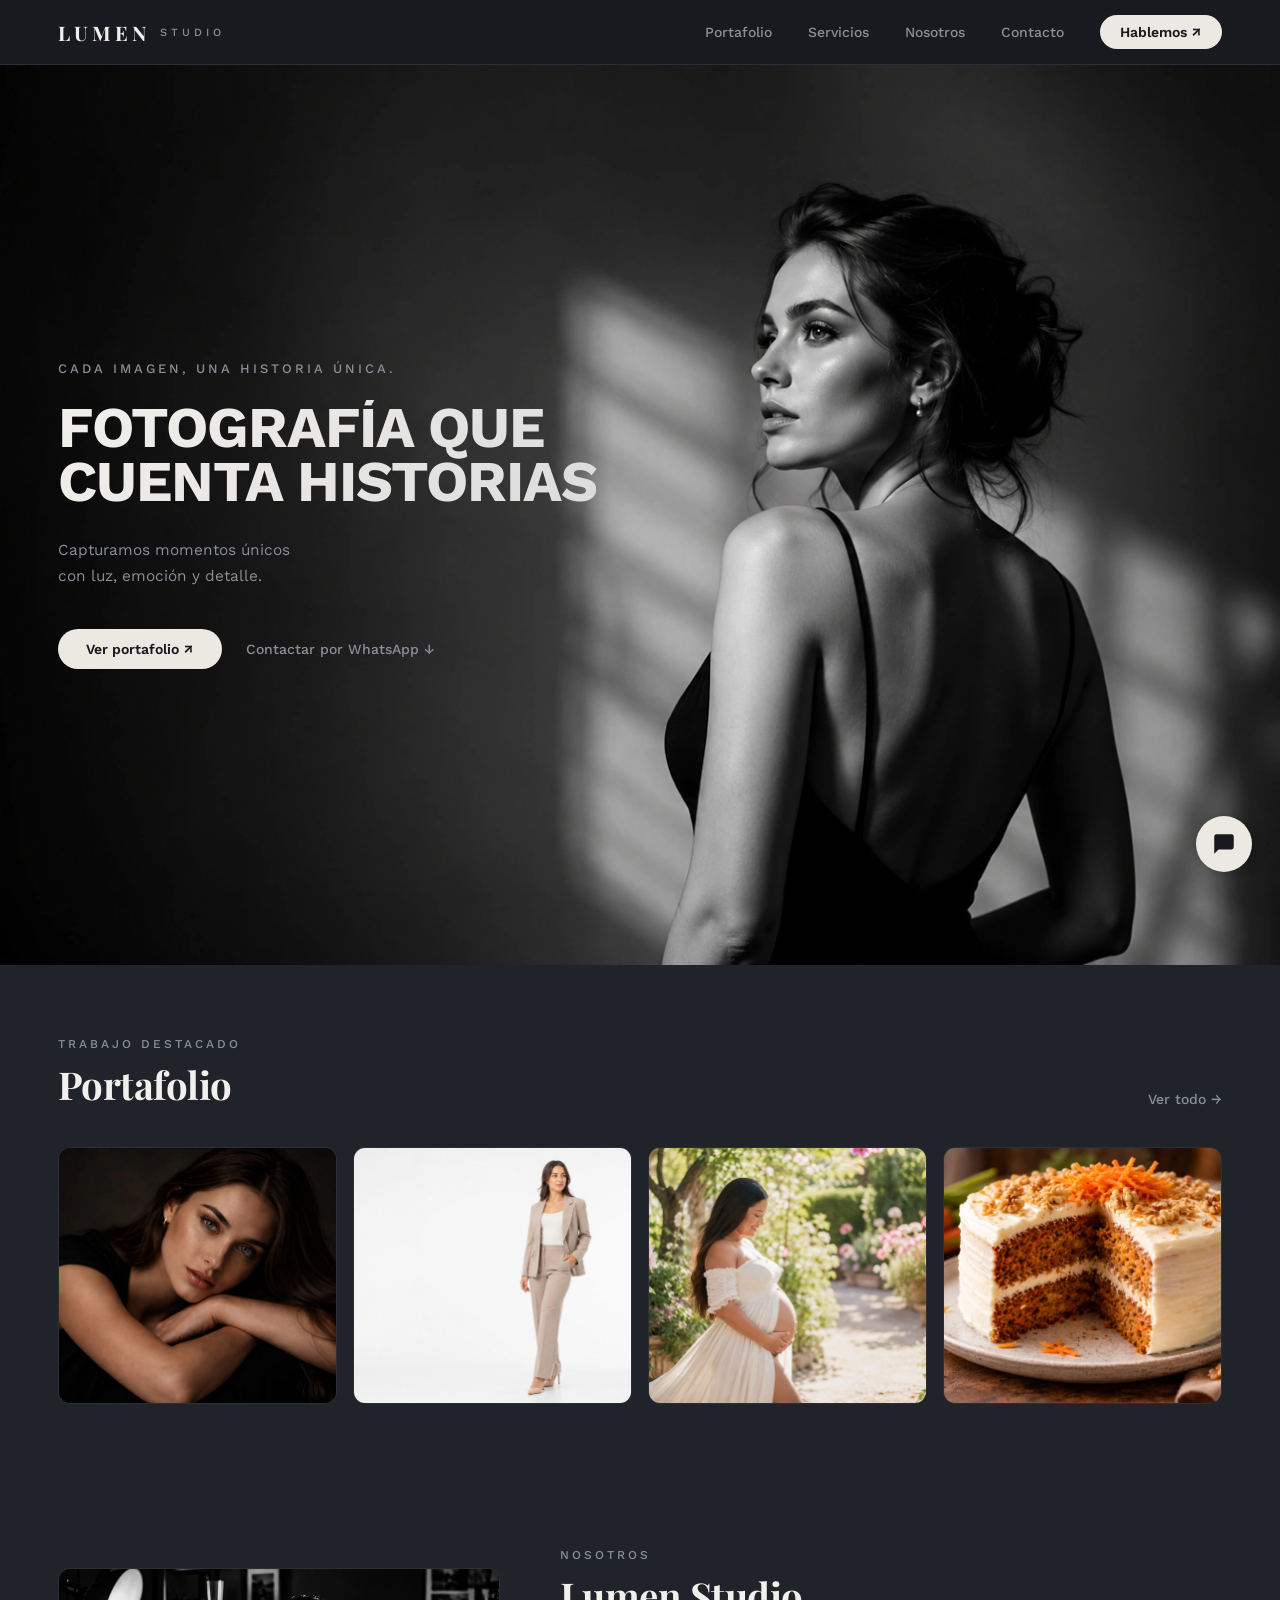
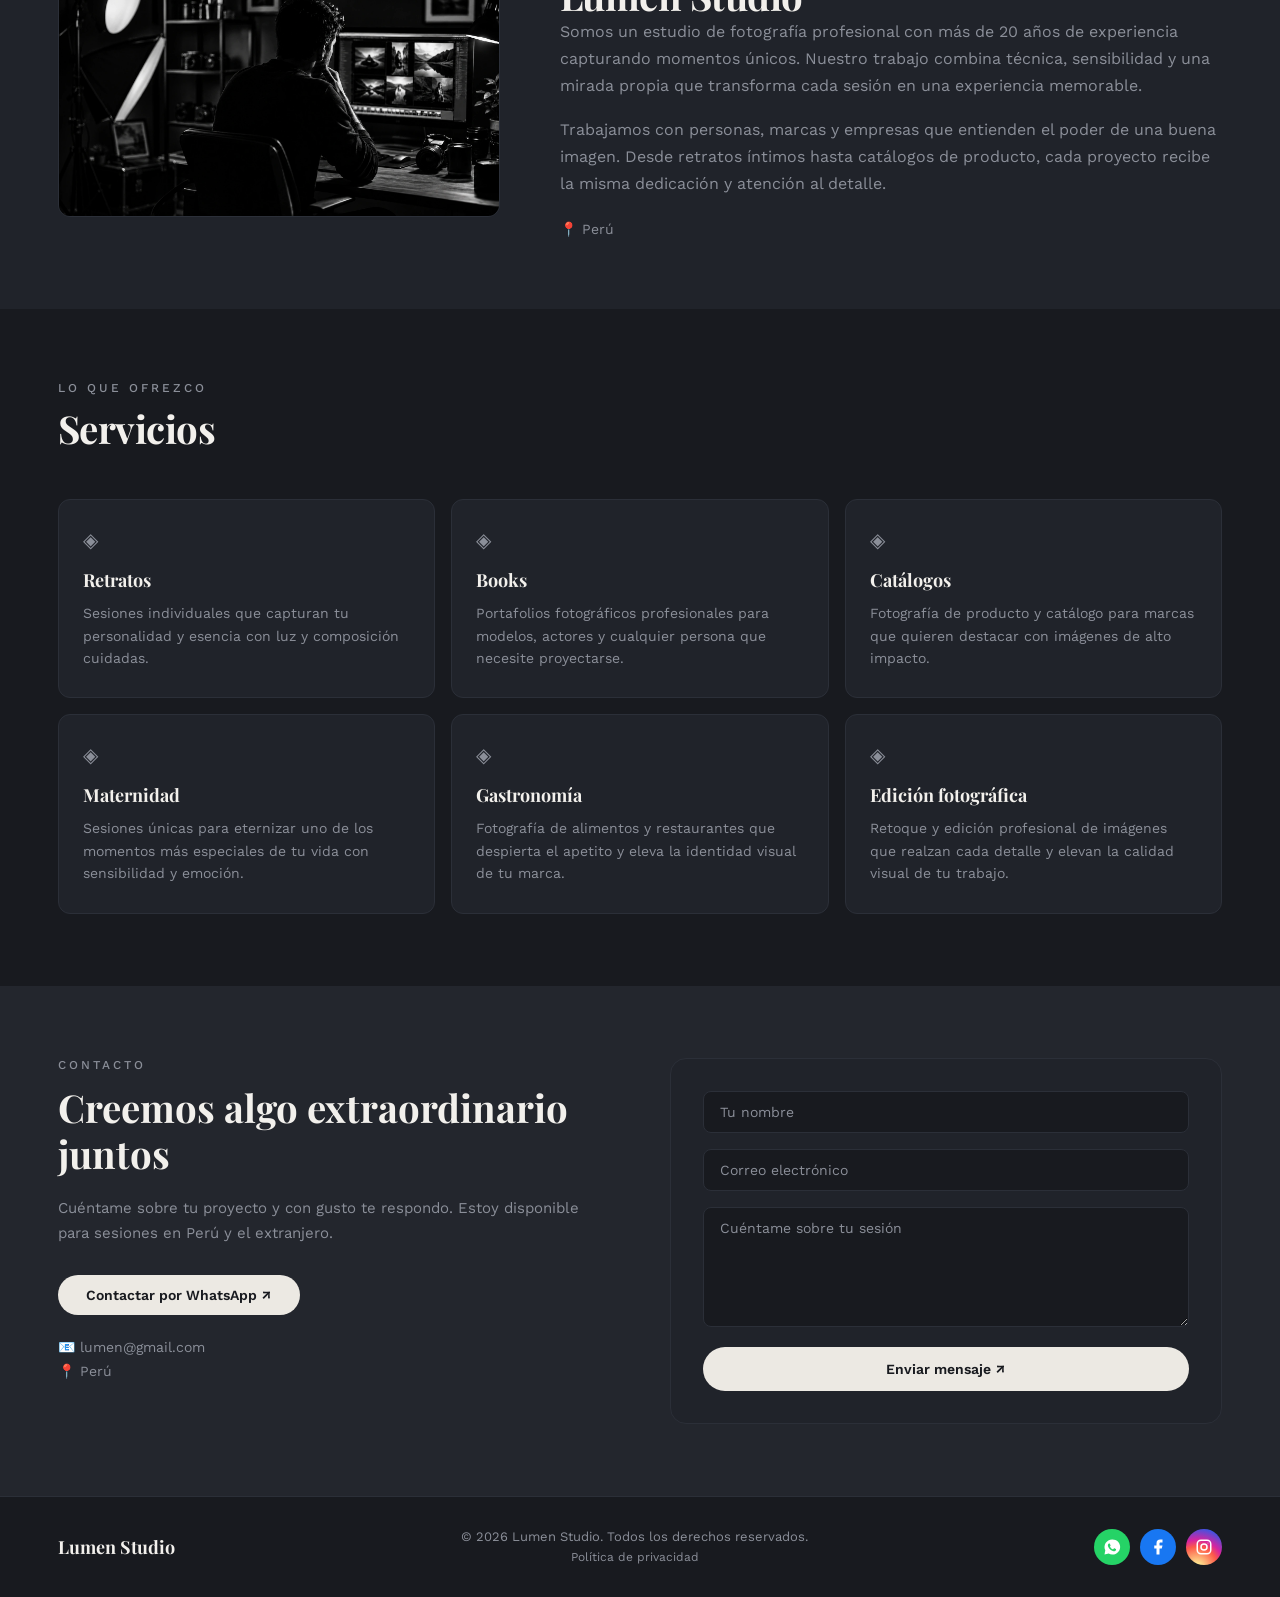
==== index.html @ 45624eab "Fix hero mobile typography and image position" ====
<!DOCTYPE html>
<html lang="es">
<head>
  <meta charset="UTF-8">
  <meta name="viewport" content="width=device-width, initial-scale=1.0">
  <title>Lumen Studio — Fotografía Profesional en Perú</title>
  <meta name="description" content="Estudio de fotografía profesional especializado en retratos, books, catálogos, maternidad y gastronomía en Perú.">

  <link rel="preconnect" href="https://fonts.googleapis.com">
  <link rel="preconnect" href="https://fonts.gstatic.com" crossorigin>
  <link href="https://fonts.googleapis.com/css2?family=Playfair+Display:ital,wght@0,400;0,700;0,900;1,400;1,700&family=Work+Sans:wght@300;400;500;600;700&display=swap" rel="stylesheet">

  <link rel="stylesheet" href="css/styles.css?v=3">
</head>
<body>

  <!-- ============ HEADER ============ -->
  <header class="header">
    <div class="container header__inner">
      <a href="#" class="header__brand">
        <span class="header__logo-name">LUMEN</span>
        <span class="header__logo-sub">STUDIO</span>
      </a>
      <nav class="nav">
        <a href="#portafolio" class="nav__link">Portafolio</a>
        <a href="#servicios" class="nav__link">Servicios</a>
        <a href="#nosotros" class="nav__link">Nosotros</a>
        <a href="#contacto" class="nav__link">Contacto</a>
        <a href="#contacto" class="nav__cta">Hablemos ↗</a>
      </nav>
      <button class="hamburger" id="hamburger-btn" aria-label="Abrir menú" aria-expanded="false">☰</button>
    </div>
  </header>

  <!-- ============ HERO ============ -->
  <section class="hero" id="inicio">
    <div class="container hero__inner">
      <div class="hero__content">
        <span class="hero__eyebrow">Cada imagen, una historia única.</span>
        <h1 class="hero__title">FOTOGRAFÍA QUE<br>CUENTA HISTORIAS</h1>
        <p class="hero__subtitle">
          Capturamos momentos únicos<br>con luz, emoción y detalle.
        </p>
        <div class="hero__actions">
          <a href="#portafolio" class="hero__cta-primary">Ver portafolio ↗</a>
          <a href="#contacto" class="hero__cta-secondary">Contactar por WhatsApp ↓</a>
        </div>
      </div>

    </div>
  </section>

  <!-- ============ PORTAFOLIO ============ -->
  <section class="portfolio-section" id="portafolio">
    <div class="container">
      <div class="portfolio-section__header">
        <div>
          <span class="section-eyebrow">Trabajo destacado</span>
          <h2 class="section-title">Portafolio</h2>
        </div>
        <a href="retratos.html" class="portfolio-section__ver-todo">Ver todo →</a>
      </div>
      <div class="portfolio-section__grid">
        <a href="retratos.html" class="portfolio-card">
          <img src="assets/img/portfolio-retratos.webp" alt="Retratos" class="portfolio-card__img">
          <div class="portfolio-card__overlay"><span class="portfolio-card__overlay-title">Retratos</span></div>
          <div class="portfolio-card__body">
            <span class="portfolio-card__cat">Retratos</span>
            <span class="portfolio-card__arrow">↗</span>
          </div>
        </a>
        <a href="catalogos.html" class="portfolio-card">
          <img src="assets/img/portfolio-catalogos.webp" alt="Catálogos" class="portfolio-card__img">
          <div class="portfolio-card__overlay"><span class="portfolio-card__overlay-title">Catálogos</span></div>
          <div class="portfolio-card__body">
            <span class="portfolio-card__cat">Catálogos</span>
            <span class="portfolio-card__arrow">↗</span>
          </div>
        </a>
        <a href="maternidad.html" class="portfolio-card">
          <img src="assets/img/portfolio-maternidad.webp" alt="Maternidad" class="portfolio-card__img">
          <div class="portfolio-card__overlay"><span class="portfolio-card__overlay-title">Maternidad</span></div>
          <div class="portfolio-card__body">
            <span class="portfolio-card__cat">Maternidad</span>
            <span class="portfolio-card__arrow">↗</span>
          </div>
        </a>
        <a href="gastronomia.html" class="portfolio-card">
          <img src="assets/img/portfolio-gastronomia.webp" alt="Gastronomía" class="portfolio-card__img">
          <div class="portfolio-card__overlay"><span class="portfolio-card__overlay-title">Gastronomía</span></div>
          <div class="portfolio-card__body">
            <span class="portfolio-card__cat">Gastronomía</span>
            <span class="portfolio-card__arrow">↗</span>
          </div>
        </a>
      </div>
    </div>
  </section>

  <!-- ============ SOBRE MÍ ============ -->
  <section class="about-section" id="nosotros">
    <div class="container about-section__inner">
      <div class="about-section__visual">
        <img src="assets/img/nosotros-foto.webp" alt="Lumen Studio" class="about-section__photo">
      </div>
      <div class="about-section__content">
        <span class="section-eyebrow">Nosotros</span>
        <h2 class="section-title">Lumen Studio</h2>
        <p class="about-section__text">
          Somos un estudio de fotografía profesional con más de 20 años de experiencia capturando momentos únicos.
          Nuestro trabajo combina técnica, sensibilidad y una mirada propia que transforma cada sesión
          en una experiencia memorable.
        </p>
        <p class="about-section__text">
          Trabajamos con personas, marcas y empresas que entienden el poder de una buena imagen.
          Desde retratos íntimos hasta catálogos de producto, cada proyecto recibe la misma
          dedicación y atención al detalle.
        </p>
        <div class="about-section__location">
          <span>📍 Perú</span>
        </div>
      </div>
    </div>
  </section>

  <!-- ============ SERVICIOS ============ -->
  <section class="services-section" id="servicios">
    <div class="container">
      <div class="services-section__header">
        <span class="section-eyebrow">Lo que ofrezco</span>
        <h2 class="section-title">Servicios</h2>
      </div>
      <div class="services-section__grid">
        <article class="service-card">
          <div class="service-card__icon">◈</div>
          <h3 class="service-card__title">Retratos</h3>
          <p class="service-card__text">Sesiones individuales que capturan tu personalidad y esencia con luz y composición cuidadas.</p>
        </article>
        <article class="service-card">
          <div class="service-card__icon">◈</div>
          <h3 class="service-card__title">Books</h3>
          <p class="service-card__text">Portafolios fotográficos profesionales para modelos, actores y cualquier persona que necesite proyectarse.</p>
        </article>
        <article class="service-card">
          <div class="service-card__icon">◈</div>
          <h3 class="service-card__title">Catálogos</h3>
          <p class="service-card__text">Fotografía de producto y catálogo para marcas que quieren destacar con imágenes de alto impacto.</p>
        </article>
        <article class="service-card">
          <div class="service-card__icon">◈</div>
          <h3 class="service-card__title">Maternidad</h3>
          <p class="service-card__text">Sesiones únicas para eternizar uno de los momentos más especiales de tu vida con sensibilidad y emoción.</p>
        </article>
        <article class="service-card">
          <div class="service-card__icon">◈</div>
          <h3 class="service-card__title">Gastronomía</h3>
          <p class="service-card__text">Fotografía de alimentos y restaurantes que despierta el apetito y eleva la identidad visual de tu marca.</p>
        </article>
        <article class="service-card">
          <div class="service-card__icon">◈</div>
          <h3 class="service-card__title">Edición fotográfica</h3>
          <p class="service-card__text">Retoque y edición profesional de imágenes que realzan cada detalle y elevan la calidad visual de tu trabajo.</p>
        </article>
      </div>
    </div>
  </section>

  <!-- ============ CONTACTO ============ -->
  <section class="contact-section" id="contacto">
    <div class="container contact-section__inner">
      <div class="contact-section__content">
        <span class="section-eyebrow">Contacto</span>
        <h2 class="contact-section__title">Creemos algo extraordinario juntos</h2>
        <p class="contact-section__text">Cuéntame sobre tu proyecto y con gusto te respondo. Estoy disponible para sesiones en Perú y el extranjero.</p>
        <a href="https://wa.me/51940284018" target="_blank" class="contact-section__whatsapp">Contactar por WhatsApp ↗</a>
        <div class="contact-section__datos">
          <span>📧 lumen@gmail.com</span>
          <span>📍 Perú</span>
        </div>
      </div>
      <form class="contact-section__form" action="https://formspree.io/f/mykqqgad" method="POST">
        <label class="contact-section__field">
          <input type="text" name="nombre" placeholder="Tu nombre" required>
        </label>
        <label class="contact-section__field">
          <input type="email" name="correo" placeholder="Correo electrónico" required>
        </label>
        <label class="contact-section__field">
          <textarea name="mensaje" rows="4" placeholder="Cuéntame sobre tu sesión" required></textarea>
        </label>
        <button type="submit" class="contact-section__submit">
          Enviar mensaje ↗
        </button>
      </form>
    </div>
  </section>

  <!-- ============ FOOTER ============ -->
  <footer class="footer">
    <div class="container footer__inner">
      <div class="footer__brand">
        <span class="footer__nombre">Lumen Studio</span>
      </div>
      <div class="footer__center">
        <p class="footer__copy">© 2026 Lumen Studio. Todos los derechos reservados.</p>
        <a href="privacidad.html" class="footer__privacy">Política de privacidad</a>
      </div>
      <div class="footer__social">
        <a href="https://wa.me/51940284018" target="_blank" rel="noopener noreferrer" class="footer__social-icon footer__social-icon--whatsapp" aria-label="WhatsApp">
          <svg width="18" height="18" viewBox="0 0 24 24" fill="white"><path d="M12 2a10 10 0 0 0-8.94 14.47L2 22l5.66-1.48A10 10 0 1 0 12 2zm5.29 14.34c-.22.62-1.09 1.14-1.79 1.29-.49.1-1.12.18-3.26-.7-2.73-1.13-4.49-3.9-4.63-4.08-.14-.18-1.1-1.46-1.1-2.79 0-1.33.7-1.98.94-2.25.24-.27.53-.34.71-.34h.5c.16 0 .38-.02.58.44.22.5.75 1.83.82 1.96.07.13.11.29.02.47-.09.18-.14.29-.27.45-.13.15-.28.33-.4.45-.13.13-.27.27-.12.53.16.27.7 1.16 1.51 1.88 1.04.93 1.92 1.22 2.19 1.36.27.13.43.11.59-.07.16-.18.68-.79.86-1.06.18-.27.36-.22.6-.13.24.09 1.55.73 1.82.87.27.13.45.2.51.31.07.11.07.62-.15 1.24z"/></svg>
        </a>
        <a href="https://www.facebook.com" target="_blank" rel="noopener noreferrer" class="footer__social-icon footer__social-icon--facebook" aria-label="Facebook">
          <svg width="18" height="18" viewBox="0 0 24 24" fill="white"><path d="M18 2h-3a5 5 0 0 0-5 5v3H7v4h3v8h4v-8h3l1-4h-4V7a1 1 0 0 1 1-1h3z"/></svg>
        </a>
        <a href="https://www.instagram.com" target="_blank" rel="noopener noreferrer" class="footer__social-icon footer__social-icon--instagram" aria-label="Instagram">
          <svg width="18" height="18" viewBox="0 0 24 24" fill="none" stroke="white" stroke-width="2" stroke-linecap="round" stroke-linejoin="round">
            <rect x="3" y="3" width="18" height="18" rx="5"/>
            <circle cx="12" cy="12" r="4"/>
            <circle cx="17.3" cy="6.7" r="0.6" fill="white" stroke="none"/>
          </svg>
        </a>
      </div>
    </div>
  </footer>

  <script src="js/menu-mobile.js" defer></script>

  <!-- Chatbot -->
  <button class="chatbot__toggle" aria-label="Abrir chat" aria-expanded="false">
    <svg width="26" height="26" viewBox="0 0 24 24" fill="none" xmlns="http://www.w3.org/2000/svg">
      <path d="M21 15a2 2 0 0 1-2 2H7l-4 4V5a2 2 0 0 1 2-2h14a2 2 0 0 1 2 2z" fill="white"/>
    </svg>
  </button>

  <div class="chatbot__window" role="dialog" aria-label="Chat de Lumen Studio">
    <div class="chatbot__header">
      <p class="chatbot__title">Lumen Studio 📷</p>
      <button class="chatbot__close" aria-label="Cerrar chat">✕</button>
    </div>
    <div class="chatbot__body"></div>
  </div>

  <script src="js/chatbot.js" defer></script>
</body>
</html>
---- css/styles.css ----
/* ============================================================
   CARLOS FAJARDO FOTOGRAFÍA — Sistema de diseño
   ============================================================ */

:root {
  --bg: #181a1f;
  --bg-alt: #20232a;
  --bg-elevated: #23262d;
  --brand-accent: #ece9e3;
  --brand-accent-soft: rgba(236, 233, 227, 0.08);
  --heading: #f2f0ec;
  --heading-dark: #181a1f;
  --body: #8b8f99;
  --body-light: #c7c9cf;
  --border: #2b2f38;
  --border-soft: #23262d;
  --white: #ffffff;

  --font-heading: 'Playfair Display', serif;
  --font-body: 'Work Sans', sans-serif;
}

* {
  margin: 0;
  padding: 0;
  box-sizing: border-box;
}

html {
  scroll-behavior: smooth;
}

body {
  font-family: var(--font-body);
  background: var(--bg);
  color: var(--body);
  -webkit-font-smoothing: antialiased;
  overflow-x: hidden;
}

img {
  max-width: 100%;
  display: block;
}

/* Contenedor ancho, como el prototipo: el texto arranca a ~6% del
   borde de la pantalla, dejando el resto para los dispositivos */
.container {
  max-width: 1720px;
  margin: 0 auto;
  padding: 0 clamp(24px, 4.5vw, 80px);
}

/* ============ HEADER ============ */

/* ============ HEADER ============ */

.header {
  position: sticky;
  top: 0;
  left: 0;
  right: 0;
  z-index: 100;
  background: var(--bg);
  border-bottom: 1px solid var(--border);
  padding: 0;
}

.header__inner {
  display: flex;
  flex-direction: row;
  align-items: center;
  justify-content: space-between;
  height: 64px;
}

.header__brand {
  display: flex;
  align-items: center;
  gap: 10px;
  text-decoration: none;
}

.header__logo-name {
  font-family: var(--font-heading);
  font-size: 20px;
  font-weight: 700;
  color: var(--heading);
  letter-spacing: 4px;
}

.header__logo-sub {
  font-family: var(--font-body);
  font-size: 11px;
  font-weight: 500;
  letter-spacing: 4px;
  color: var(--body);
}

.nav {
  display: flex;
  align-items: center;
  gap: 36px;
}

.nav__link {
  font-family: var(--font-body);
  font-size: 14px;
  font-weight: 500;
  color: var(--body);
  text-decoration: none;
  transition: color 0.2s ease;
}

.nav__link:hover,
.nav__link--active {
  color: var(--heading);
}

.nav__cta {
  display: inline-flex;
  align-items: center;
  gap: 6px;
  background: var(--brand-accent);
  color: var(--heading-dark);
  font-family: var(--font-body);
  font-size: 14px;
  font-weight: 600;
  padding: 9px 20px;
  border-radius: 999px;
  text-decoration: none;
  transition: opacity 0.2s ease;
}

.nav__cta:hover {
  opacity: 0.85;
}

/* ============ HERO ============ */

.hero {
  background-image: url('../assets/img/hero-bg.webp');
  background-size: cover;
  background-position: center right;
  background-repeat: no-repeat;
  min-height: 100vh;
  display: flex;
  align-items: center;
  padding: 60px 0;
}

.hero__inner {
  display: grid;
  grid-template-columns: 1fr;
  align-items: center;
  gap: 40px;
  width: 100%;
}

.hero__eyebrow {
  display: block;
  font-family: var(--font-body);
  font-size: 13px;
  font-weight: 500;
  letter-spacing: 3px;
  text-transform: uppercase;
  color: var(--body);
  margin-bottom: 24px;
}

.hero__title {
  font-family: var(--font-body);
  font-weight: 700;
  font-size: clamp(36px, 4.5vw, 64px);
  line-height: 0.95;
  letter-spacing: -1px;
  background: linear-gradient(135deg, var(--heading) 0%, var(--body-light) 100%);
  -webkit-background-clip: text;
  -webkit-text-fill-color: transparent;
  background-clip: text;
  margin-bottom: 28px;
}

.hero__subtitle {
  font-family: var(--font-body);
  font-size: clamp(15px, 1.2vw, 18px);
  font-weight: 400;
  line-height: 1.7;
  color: var(--body);
  margin-bottom: 40px;
}

.hero__actions {
  display: flex;
  align-items: center;
  gap: 24px;
  flex-wrap: wrap;
}

.hero__cta-primary {
  display: inline-flex;
  align-items: center;
  gap: 8px;
  background: var(--brand-accent);
  color: var(--heading-dark);
  font-family: var(--font-body);
  font-size: 14px;
  font-weight: 600;
  padding: 12px 28px;
  border-radius: 999px;
  text-decoration: none;
  transition: opacity 0.2s ease;
}

.hero__cta-primary:hover {
  opacity: 0.85;
}

.hero__cta-secondary {
  font-family: var(--font-body);
  font-size: 14px;
  font-weight: 500;
  color: var(--body);
  text-decoration: none;
  transition: color 0.2s ease;
}

.hero__cta-secondary:hover {
  color: var(--heading);
}

.hero__visual {
  display: flex;
  align-items: center;
  justify-content: center;
}

.hero__photo-placeholder {
  width: 100%;
  aspect-ratio: 4 / 3;
  background: var(--bg-alt);
  border-radius: 16px;
  border: 1px solid var(--border);
}

@media (max-width: 1024px) {
  .hero__inner {
    grid-template-columns: 1fr;
    gap: 40px;
  }

  .hero {
    min-height: auto;
    padding: 100px 0 60px;
  }
}

@media (max-width: 640px) {
  .hero__title {
    font-size: 48px;
    letter-spacing: -1px;
  }

  .hero__actions {
    flex-direction: column;
    align-items: flex-start;
  }
}

@media (max-width: 640px) {
  .container {
    padding: 0 24px;
  }

  .nav {
    gap: 24px;
  }

  .nav__link {
    font-size: 15px;
  }

  .hero__content {
    padding-left: 20px;
  }

  .hero__content::before {
    height: 160px;
  }

  .hero__subtitle {
    font-size: 17px;
  }

  .btn {
    padding: 15px 26px;
    font-size: 16px;
  }
}

/* ============ PORTAFOLIO ============ */

.portfolio-section {
  background: var(--bg-alt);
  padding: clamp(60px, 8vh, 100px) 0;
}

.portfolio-section__header {
  display: flex;
  align-items: flex-end;
  justify-content: space-between;
  margin-bottom: 40px;
}

.portfolio-section__ver-todo {
  font-family: var(--font-body);
  font-size: 14px;
  font-weight: 500;
  color: var(--body);
  text-decoration: none;
  transition: color 0.2s ease;
}

.portfolio-section__ver-todo:hover {
  color: var(--heading);
}

.section-eyebrow {
  display: block;
  font-family: var(--font-body);
  font-size: 12px;
  font-weight: 500;
  letter-spacing: 3px;
  text-transform: uppercase;
  color: var(--body);
  margin-bottom: 10px;
}

.section-title {
  font-family: var(--font-heading);
  font-weight: 700;
  font-size: clamp(28px, 3vw, 42px);
  color: var(--heading);
  letter-spacing: -0.5px;
  line-height: 1.2;
}

.portfolio-section__grid {
  display: grid;
  grid-template-columns: repeat(4, 1fr);
  gap: 16px;
}

.portfolio-card {
  position: relative;
  background: var(--bg-elevated);
  border: 1px solid var(--border);
  border-radius: 12px;
  overflow: hidden;
  cursor: pointer;
  transition: transform 0.2s ease, border-color 0.2s ease;
}

.portfolio-card:hover {
  transform: translateY(-4px);
  border-color: var(--body);
}

.portfolio-card__img {
  aspect-ratio: 4 / 3;
  background: var(--bg);
  width: 100%;
  height: 100%;
  object-fit: cover;
  display: block;
}

.portfolio-card__body {
  display: flex;
  align-items: center;
  justify-content: space-between;
  padding: 14px 16px;
}

.portfolio-card__cat {
  font-family: var(--font-body);
  font-size: 14px;
  font-weight: 500;
  color: var(--heading);
}

.portfolio-card__arrow {
  font-size: 16px;
  color: var(--body);
  transition: color 0.2s ease;
}

.portfolio-card:hover .portfolio-card__arrow {
  color: var(--heading);
}

.portfolio-card__overlay {
  position: absolute;
  inset: 0;
  background: rgba(0, 0, 0, 0.55);
  display: flex;
  align-items: center;
  justify-content: center;
  opacity: 0;
  transition: opacity 0.3s ease;
}

.portfolio-card:hover .portfolio-card__overlay {
  opacity: 1;
}

.portfolio-card__overlay-title {
  font-family: var(--font-heading);
  font-size: 22px;
  color: var(--heading);
  letter-spacing: 0.04em;
}

@media (max-width: 1024px) {
  .portfolio-section__grid {
    grid-template-columns: repeat(2, 1fr);
  }
}

@media (max-width: 640px) {
  .portfolio-section__grid {
    grid-template-columns: 1fr;
  }
}

/* ============ PROYECTOS ============ */
/* Sección nueva: hereda variables de color/tipografía. No reutiliza
   .btn, .accent, .hero__ ni .methodology__ — clases 100% propias. */

/* Escala 0.85 uniforme (título, subtítulo, espaciados, tarjetas y
   CTA) para que la sección completa quepa en 1600x900 sin scroll,
   igual que en la referencia — antes medía 962px de alto total
   contra 900px de viewport, y el botón final quedaba fuera. */


/* ============ FOOTER ============ */
/* Rediseño 2026-07-06: fondo oscuro (var(--bg), mismo tono que los
   botones sólidos del sitio) en vez del fondo claro anterior. El
   wordmark del logo viene horneado en navy oscuro sobre el archivo —
   con brightness(0)+invert(1) se convierte en una silueta blanca
   (icono esfera incluido) para que tenga contraste sobre el fondo
   oscuro, sin necesitar un archivo de logo aparte. */

/* ============ FOOTER ============ */

.footer {
  background: var(--bg);
  border-top: 1px solid var(--border);
  padding: 32px 0;
}

.footer__inner {
  display: flex;
  align-items: center;
  justify-content: space-between;
  flex-wrap: wrap;
  gap: 16px;
}

.footer__nombre {
  font-family: var(--font-heading);
  font-size: 18px;
  font-weight: 700;
  color: var(--heading);
}

.footer__nav {
  display: flex;
  align-items: center;
  gap: 24px;
}

.footer__nav-link {
  font-family: var(--font-body);
  font-size: 14px;
  font-weight: 500;
  color: var(--body);
  text-decoration: none;
  transition: color 0.2s ease;
}

.footer__nav-link:hover {
  color: var(--heading);
}

.footer__copy {
  font-family: var(--font-body);
  font-size: 13px;
  color: var(--body);
}

.footer__center {
  display: flex;
  flex-direction: column;
  align-items: center;
  gap: 6px;
}

.footer__privacy {
  font-family: var(--font-body);
  font-size: 12px;
  color: var(--body);
  text-decoration: none;
  transition: color 0.2s ease;
}

.footer__privacy:hover {
  color: var(--heading);
}

@media (max-width: 768px) {
  .footer__inner {
    flex-direction: column;
    align-items: center;
    text-align: center;
  }
}

/* ============ PÁGINA PORTAFOLIO (portafolio.html) ============ */
/* Reglas exclusivas de portafolio.html — reutilizan integramente el
   sistema de diseño ya existente (variables de color/tipografía,
   patrones de eyebrow/título/subtítulo/botón ya usados en Servicios/
   Proyectos/Contacto). No modifican ninguna clase compartida con
   index.html; son aditivas. */

/* padding-top clamp(100px,12vw,140px): se topa en 140px en pantallas
   anchas, igual que el padding-top fijo de .hero (140px) — antes era
   clamp(140px,16vw,180px), 40px más que el Hero. Sin padding-bottom:
   el espacio hacia la grilla lo controla únicamente el margin-top de
   #portfolio-grid (ver más abajo), para tener una sola fuente de
   verdad y poder igualarlo al gap subtítulo→pestañas. */
.portfolio-hero {
  padding: clamp(100px, 12vw, 140px) 0 0;
}

.portfolio__subtitle {
  margin: 16px auto 0;
  max-width: 460px;
  font-size: clamp(16px, 1.15vw, 19px);
  line-height: 1.6;
  color: var(--body);
  text-align: center;
}

.portfolio__filters {
  display: flex;
  flex-wrap: wrap;
  justify-content: center;
  gap: 12px;
  margin-top: clamp(28px, 3.5vw, 36px);
}

.portfolio__filter-btn {
  font-family: var(--font-body);
  font-weight: 600;
  font-size: 14.5px;
  color: var(--heading);
  background: var(--white);
  border: 1px solid var(--border);
  padding: 11px 22px;
  border-radius: 999px;
  cursor: pointer;
  transition: background 0.2s ease, color 0.2s ease, border-color 0.2s ease;
}

.portfolio__filter-btn:hover {
  border-color: var(--brand-accent);
  color: var(--brand-accent);
}

.portfolio__filter-btn.is-active {
  background: var(--bg);
  border-color: var(--bg);
  color: var(--white);
}

/* Mismo valor que .portfolio__filters margin-top (misma fórmula
   clamp), para que el gap subtítulo→pestañas y pestañas→grilla
   queden idénticos en cualquier ancho de pantalla. Selector por id
   (exclusivo de portafolio.html) para no tocar la regla compartida
   .projects__grid, que también usa index.html. */
#portfolio-grid {
  margin-top: clamp(28px, 3.5vw, 36px);
}

.portfolio-grid {
  padding: 0 0 clamp(59.5px, 8.5vh, 102px);
}



.hamburger {
  display: none;
  background: none;
  border: none;
  cursor: pointer;
  padding: 4px;
  color: var(--heading);
  font-size: 22px;
  line-height: 1;
}

@media (max-width: 768px) {
  body { overflow-x: hidden; }
  .hero {
    padding-top: 0;
    padding-bottom: 20px;
    min-height: auto;
    background-position: right top;
    background-size: 100% auto;
  }
  .hero__inner {
    display: block;
  }
  .hero__title {
    font-size: clamp(18px, 4vw, 28px);
    letter-spacing: -0.5px;
  }
  .hero__eyebrow {
    font-size: 8px;
    letter-spacing: 2px;
    margin-bottom: 12px;
  }
  .hero__subtitle {
    font-size: 11px;
    max-width: 48%;
    margin-bottom: 20px;
  }
  .hero__cta-primary {
    font-size: 12px;
    padding: 10px 18px;
  }
  .hero__cta-secondary {
    font-size: 12px;
  }
  .nav__link { color: white; }
  .nav {
    display: none;
    flex-direction: column;
    align-items: flex-start;
    gap: 0;
    position: absolute;
    top: 100%;
    left: 0;
    right: 0;
    background: var(--bg);
    padding: 16px 24px 24px;
  }
  .nav.is-open { display: flex; }
  .nav__link { padding: 12px 0; border-bottom: 1px solid rgba(255,255,255,0.08); width: 100%; }
  .hamburger { display: flex; }
}

/* ============ SERVICIOS ============ */

.services-section {
  background: var(--bg);
  padding: clamp(60px, 8vh, 100px) 0;
}

.services-section__header {
  margin-bottom: 48px;
}

.services-section__grid {
  display: grid;
  grid-template-columns: repeat(3, 1fr);
  gap: 16px;
}

.service-card {
  background: var(--bg-alt);
  border: 1px solid var(--border);
  border-radius: 12px;
  padding: 28px 24px;
  transition: border-color 0.2s ease, transform 0.2s ease;
}

.service-card:hover {
  border-color: var(--body);
  transform: translateY(-3px);
}

.service-card__icon {
  font-size: 20px;
  color: var(--body);
  margin-bottom: 16px;
}

.service-card__title {
  font-family: var(--font-heading);
  font-size: 18px;
  font-weight: 700;
  color: var(--heading);
  margin-bottom: 10px;
}

.service-card__text {
  font-family: var(--font-body);
  font-size: 14px;
  line-height: 1.6;
  color: var(--body);
}

@media (max-width: 1024px) {
  .services-section__grid {
    grid-template-columns: repeat(2, 1fr);
  }
}

@media (max-width: 640px) {
  .services-section__grid {
    grid-template-columns: 1fr;
  }
}

/* ============ SOBRE MÍ ============ */

.about-section {
  background: var(--bg-alt);
  padding: clamp(60px, 8vh, 100px) 0;
}

.about-section__inner {
  display: grid;
  grid-template-columns: 1fr 1.5fr;
  align-items: center;
  gap: 60px;
}

.about-section__photo {
  width: 100%;
  aspect-ratio: 16 / 9;
  background: var(--bg-elevated);
  border-radius: 12px;
  border: 1px solid var(--border);
  object-fit: cover;
  display: block;
}

.about-section__text {
  font-family: var(--font-body);
  font-size: 16px;
  line-height: 1.7;
  color: var(--body);
  margin-bottom: 16px;
}

.about-section__location {
  margin-top: 24px;
  font-family: var(--font-body);
  font-size: 14px;
  color: var(--body);
}

@media (max-width: 768px) {
  .about-section__inner {
    grid-template-columns: 1fr;
  }
}

/* ============ CONTACTO ============ */

.contact-section {
  background: var(--bg-elevated);
  padding: clamp(60px, 8vh, 100px) 0;
}

.contact-section__inner {
  display: grid;
  grid-template-columns: 1fr 1fr;
  align-items: start;
  gap: 60px;
}

.contact-section__title {
  font-family: var(--font-heading);
  font-weight: 700;
  font-size: clamp(28px, 3vw, 42px);
  color: var(--heading);
  line-height: 1.2;
  margin: 12px 0 20px;
}

.contact-section__text {
  font-family: var(--font-body);
  font-size: 15px;
  line-height: 1.7;
  color: var(--body);
  margin-bottom: 28px;
}

.contact-section__whatsapp {
  display: inline-flex;
  align-items: center;
  gap: 8px;
  background: var(--brand-accent);
  color: var(--heading-dark);
  font-family: var(--font-body);
  font-size: 14px;
  font-weight: 600;
  padding: 12px 28px;
  border-radius: 999px;
  text-decoration: none;
  transition: opacity 0.2s ease;
  margin-bottom: 24px;
  display: block;
  width: fit-content;
}

.contact-section__whatsapp:hover {
  opacity: 0.85;
}

.contact-section__datos {
  display: flex;
  flex-direction: column;
  gap: 8px;
  font-family: var(--font-body);
  font-size: 14px;
  color: var(--body);
}

.contact-section__form {
  background: var(--bg-alt);
  border: 1px solid var(--border);
  border-radius: 16px;
  padding: 32px;
  display: flex;
  flex-direction: column;
  gap: 16px;
}

.contact-section__field input,
.contact-section__field textarea {
  width: 100%;
  background: var(--bg);
  border: 1px solid var(--border);
  border-radius: 8px;
  padding: 12px 16px;
  font-family: var(--font-body);
  font-size: 14px;
  color: var(--heading);
  transition: border-color 0.2s ease;
  box-sizing: border-box;
}

.contact-section__field input::placeholder,
.contact-section__field textarea::placeholder {
  color: var(--body);
}

.contact-section__field input:focus,
.contact-section__field textarea:focus {
  outline: none;
  border-color: var(--body);
}

.contact-section__field textarea {
  resize: vertical;
  min-height: 120px;
}

.contact-section__submit {
  background: var(--brand-accent);
  color: var(--heading-dark);
  font-family: var(--font-body);
  font-size: 14px;
  font-weight: 600;
  padding: 14px;
  border: none;
  border-radius: 999px;
  cursor: pointer;
  transition: opacity 0.2s ease;
}

.contact-section__submit:hover {
  opacity: 0.85;
}

@media (max-width: 768px) {
  .contact-section__inner {
    grid-template-columns: 1fr;
  }
}

.footer__social {
  display: flex;
  align-items: center;
  gap: 10px;
}

.footer__social-icon {
  width: 36px;
  height: 36px;
  border-radius: 50%;
  display: flex;
  align-items: center;
  justify-content: center;
  flex-shrink: 0;
  transition: transform 0.2s ease, opacity 0.2s ease;
}

.footer__social-icon:hover {
  transform: translateY(-2px);
  opacity: 0.85;
}

.footer__social-icon--whatsapp {
  background: #25D366;
}

.footer__social-icon--facebook {
  background: #1877F2;
}

.footer__social-icon--instagram {
  background: radial-gradient(circle at 30% 107%, #fdf497 0%, #fdf497 5%, #fd5949 45%, #d6249f 60%, #285aeb 90%);
}

/* ============ PÁGINAS DE GALERÍA ============ */

.portfolio-hero {
  background: var(--bg);
  padding: clamp(80px, 10vh, 120px) 0 clamp(40px, 5vh, 60px);
  text-align: center;
}

.portfolio-hero__inner {
  max-width: 800px;
  margin: 0 auto;
  text-align: center;
}

.portfolio__title {
  font-family: var(--font-heading);
  font-weight: 700;
  font-size: clamp(36px, 5vw, 64px);
  color: var(--heading);
  letter-spacing: -1px;
  line-height: 1.1;
  margin: 12px auto 16px;
  text-align: center;
}

.portfolio__subtitle {
  font-family: var(--font-body);
  font-size: clamp(15px, 1.2vw, 18px);
  line-height: 1.7;
  color: var(--body);
  max-width: 560px;
  text-align: center;
}

.galeria-section {
  background: var(--bg);
  padding: clamp(40px, 5vh, 60px) 0 clamp(60px, 8vh, 100px);
}

.galeria__grid {
  columns: 3;
  column-gap: 16px;
}

.galeria__item {
  break-inside: avoid;
  margin-bottom: 16px;
  background: var(--bg-alt);
  border: 1px solid var(--border);
  border-radius: 8px;
  overflow: hidden;
  object-fit: cover;
  width: 100%;
  display: block;
}

.galeria__item--horizontal {
  aspect-ratio: 16 / 10;
}

.galeria__item--vertical {
  aspect-ratio: 3 / 4;
}

@media (max-width: 1024px) {
  .galeria__grid {
    columns: 2;
  }
}

@media (max-width: 640px) {
  .galeria__grid {
    columns: 1;
  }
}

/* ============ NAVEGACIÓN ENTRE GALERÍAS ============ */

.galeria-nav {
  background: var(--bg);
  border-bottom: 1px solid var(--border);
  padding: 0;
}

.galeria-nav__links {
  display: flex;
  align-items: center;
  gap: 0;
}

.galeria-nav__link {
  font-family: var(--font-body);
  font-size: 14px;
  font-weight: 500;
  color: var(--body);
  text-decoration: none;
  padding: 16px 24px;
  border-bottom: 2px solid transparent;
  transition: color 0.2s ease, border-color 0.2s ease;
}

.galeria-nav__link:hover {
  color: var(--heading);
}

.galeria-nav__link--active {
  color: var(--heading);
  border-bottom: 2px solid var(--heading);
}

/* ============ CHATBOT ============ */
.chatbot__toggle {
  position: fixed;
  bottom: 28px;
  right: 28px;
  width: 56px;
  height: 56px;
  border-radius: 50%;
  background: var(--brand-accent);
  border: none;
  cursor: pointer;
  display: flex;
  align-items: center;
  justify-content: center;
  box-shadow: 0 4px 16px rgba(0,0,0,0.4);
  z-index: 9000;
  transition: transform 0.2s, box-shadow 0.2s;
}
.chatbot__toggle:hover {
  transform: scale(1.08);
}
.chatbot__toggle svg path {
  fill: var(--heading-dark);
}

.chatbot__window {
  position: fixed;
  bottom: 96px;
  right: 28px;
  width: 320px;
  max-height: 480px;
  background: var(--bg-alt);
  border: 1px solid var(--border);
  border-radius: 16px;
  box-shadow: 0 8px 32px rgba(0,0,0,0.4);
  display: flex;
  flex-direction: column;
  overflow: hidden;
  z-index: 8999;
  opacity: 0;
  transform: translateY(12px) scale(0.97);
  pointer-events: none;
  transition: opacity 0.22s ease, transform 0.22s ease;
}
.chatbot__window--open {
  opacity: 1;
  transform: translateY(0) scale(1);
  pointer-events: auto;
}

.chatbot__header {
  background: var(--bg-elevated);
  border-bottom: 1px solid var(--border);
  padding: 14px 16px;
  display: flex;
  align-items: center;
  justify-content: space-between;
  flex-shrink: 0;
}
.chatbot__title {
  color: var(--heading);
  font-family: var(--font-body);
  font-size: 14px;
  font-weight: 600;
  margin: 0;
}
.chatbot__close {
  background: none;
  border: none;
  color: var(--body);
  cursor: pointer;
  padding: 0;
  line-height: 1;
  font-size: 20px;
  transition: color 0.15s;
}
.chatbot__close:hover { color: var(--heading); }

.chatbot__body {
  padding: 16px;
  overflow-y: auto;
  flex: 1;
  display: flex;
  flex-direction: column;
  gap: 10px;
  background: var(--bg-alt);
}

.chatbot__message {
  font-family: var(--font-body);
  font-size: 14px;
  color: var(--heading);
  background: var(--bg-elevated);
  border: 1px solid var(--border);
  border-radius: 12px 12px 12px 4px;
  padding: 12px 14px;
  margin: 0;
  line-height: 1.5;
}

.chatbot__options {
  display: flex;
  flex-direction: column;
  gap: 8px;
}
.chatbot__option-btn {
  background: var(--bg);
  border: 1px solid var(--border);
  border-radius: 10px;
  color: var(--heading);
  font-family: var(--font-body);
  font-size: 13px;
  font-weight: 500;
  padding: 10px 14px;
  text-align: left;
  cursor: pointer;
  transition: background 0.15s, border-color 0.15s;
}
.chatbot__option-btn:hover {
  background: var(--bg-elevated);
  border-color: var(--body);
}

.chatbot__option-btn--whatsapp {
  background: #25D366;
  border-color: #25D366;
  color: #ffffff;
}

.chatbot__option-btn--whatsapp:hover {
  background: #1ebe58;
  border-color: #1ebe58;
  color: #ffffff;
}

.chatbot__response {
  font-family: var(--font-body);
  font-size: 14px;
  color: var(--heading);
  background: var(--bg-elevated);
  border: 1px solid var(--border);
  border-radius: 12px 12px 12px 4px;
  padding: 12px 14px;
  margin: 0;
  line-height: 1.5;
}

.chatbot__wa-btn {
  display: block;
  background: #25D366;
  color: #fff;
  font-family: var(--font-body);
  font-size: 13px;
  font-weight: 600;
  text-align: center;
  text-decoration: none;
  border-radius: 10px;
  padding: 10px 14px;
  transition: background 0.15s;
}
.chatbot__wa-btn:hover { background: #1ebe58; }

.chatbot__back-btn {
  background: none;
  border: 1px solid var(--border);
  border-radius: 10px;
  color: var(--body);
  font-family: var(--font-body);
  font-size: 13px;
  padding: 9px 14px;
  cursor: pointer;
  text-align: left;
  transition: border-color 0.15s, color 0.15s;
}
.chatbot__back-btn:hover {
  border-color: var(--body);
  color: var(--heading);
}

@media (max-width: 480px) {
  .chatbot__toggle { bottom: 16px; right: 16px; }
  .chatbot__window {
    right: 0;
    bottom: 0;
    width: 100%;
    max-height: 70vh;
    border-radius: 16px 16px 0 0;
  }
}
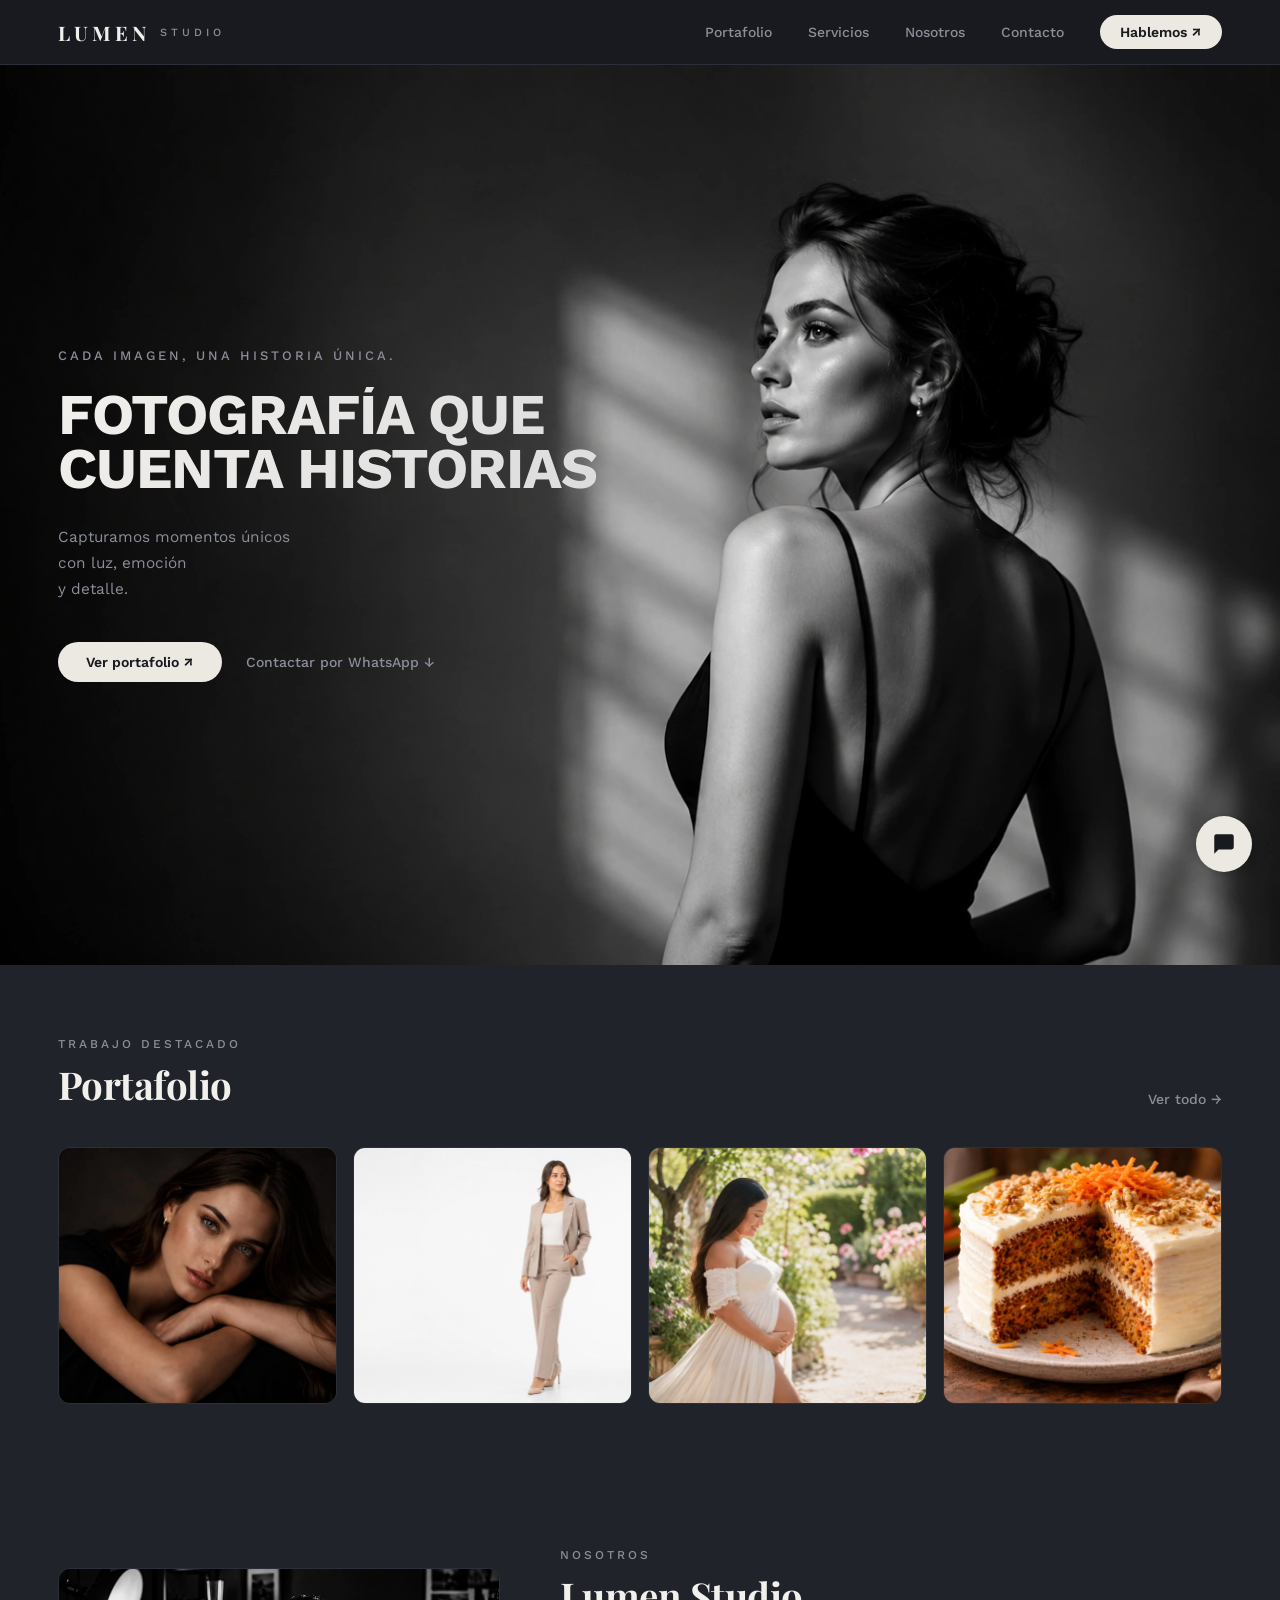
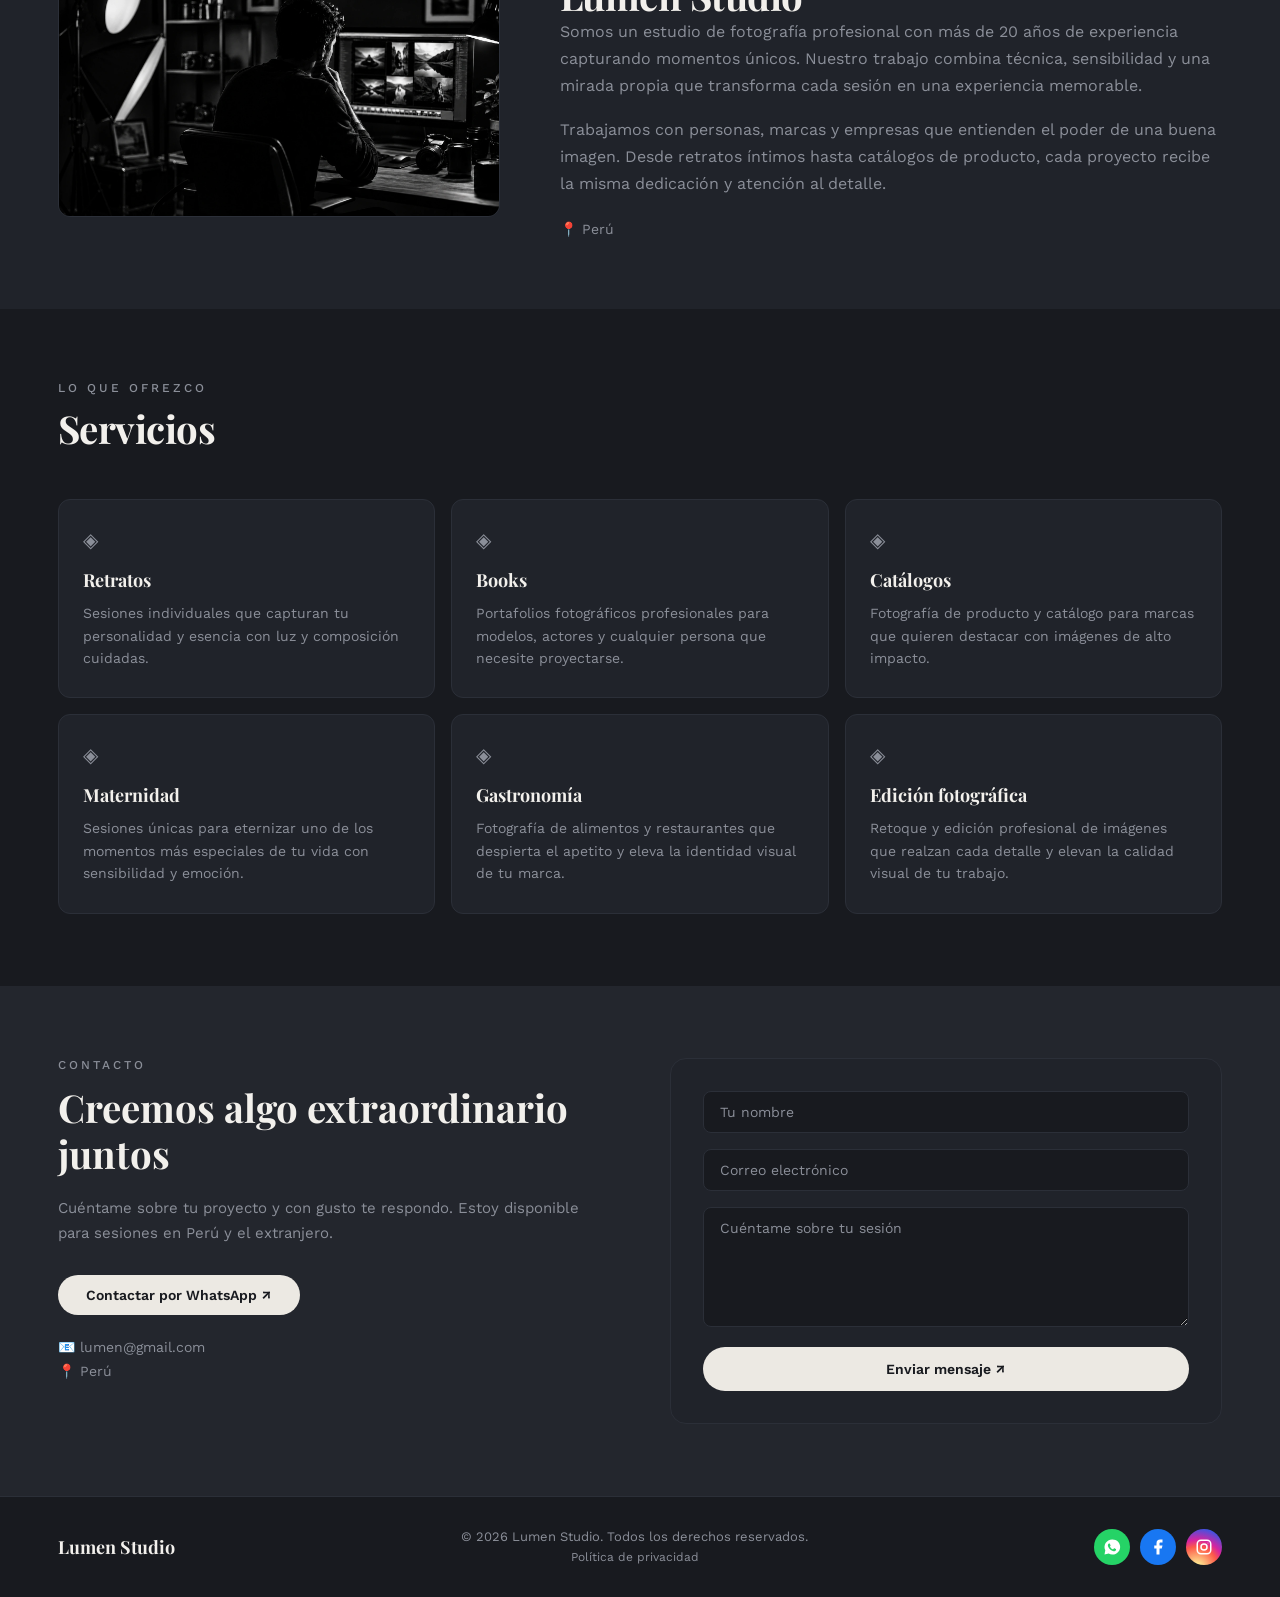
==== commit ad8f018c: "Fix hero mobile subtitle layout and padding" ====
--- a/index.html
+++ b/index.html
@@ -38,9 +38,7 @@
       <div class="hero__content">
         <span class="hero__eyebrow">Cada imagen, una historia única.</span>
         <h1 class="hero__title">FOTOGRAFÍA QUE<br>CUENTA HISTORIAS</h1>
-        <p class="hero__subtitle">
-          Capturamos momentos únicos<br>con luz, emoción y detalle.
-        </p>
+        <p class="hero__subtitle">Capturamos momentos únicos<br>con luz, emoción<br>y detalle.</p>
         <div class="hero__actions">
           <a href="#portafolio" class="hero__cta-primary">Ver portafolio ↗</a>
           <a href="#contacto" class="hero__cta-secondary">Contactar por WhatsApp ↓</a>
--- a/css/styles.css
+++ b/css/styles.css
@@ -622,6 +622,11 @@
   .hero__inner {
     display: block;
   }
+  .hero__content {
+    padding-left: 8px;
+    max-width: 46%;
+    padding-top: 16px;
+  }
   .hero__title {
     font-size: clamp(18px, 4vw, 28px);
     letter-spacing: -0.5px;
@@ -630,11 +635,14 @@
     font-size: 8px;
     letter-spacing: 2px;
     margin-bottom: 12px;
+    white-space: nowrap;
   }
   .hero__subtitle {
     font-size: 11px;
-    max-width: 48%;
+    max-width: 42%;
     margin-bottom: 20px;
+    white-space: pre-line;
+    line-height: 1.4;
   }
   .hero__cta-primary {
     font-size: 12px;
@@ -642,6 +650,7 @@
   }
   .hero__cta-secondary {
     font-size: 12px;
+    display: none;
   }
   .nav__link { color: white; }
   .nav {
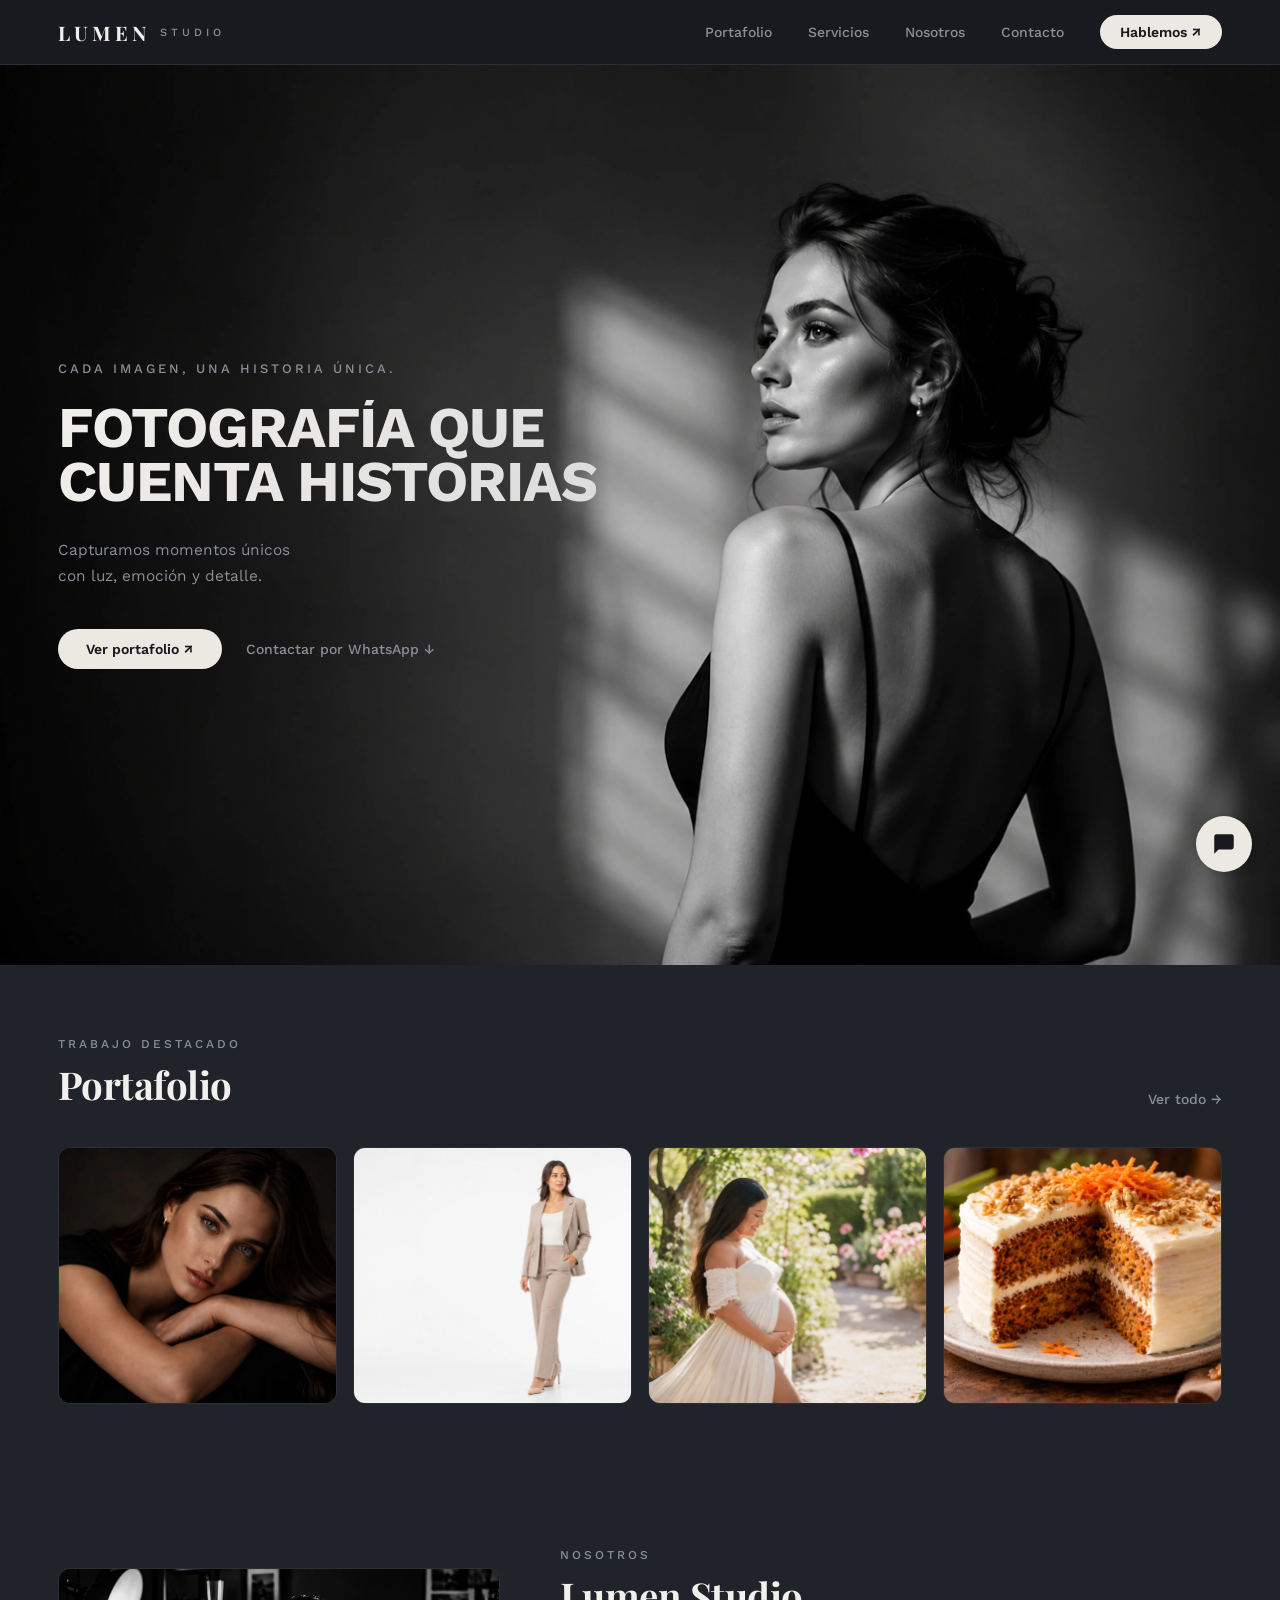
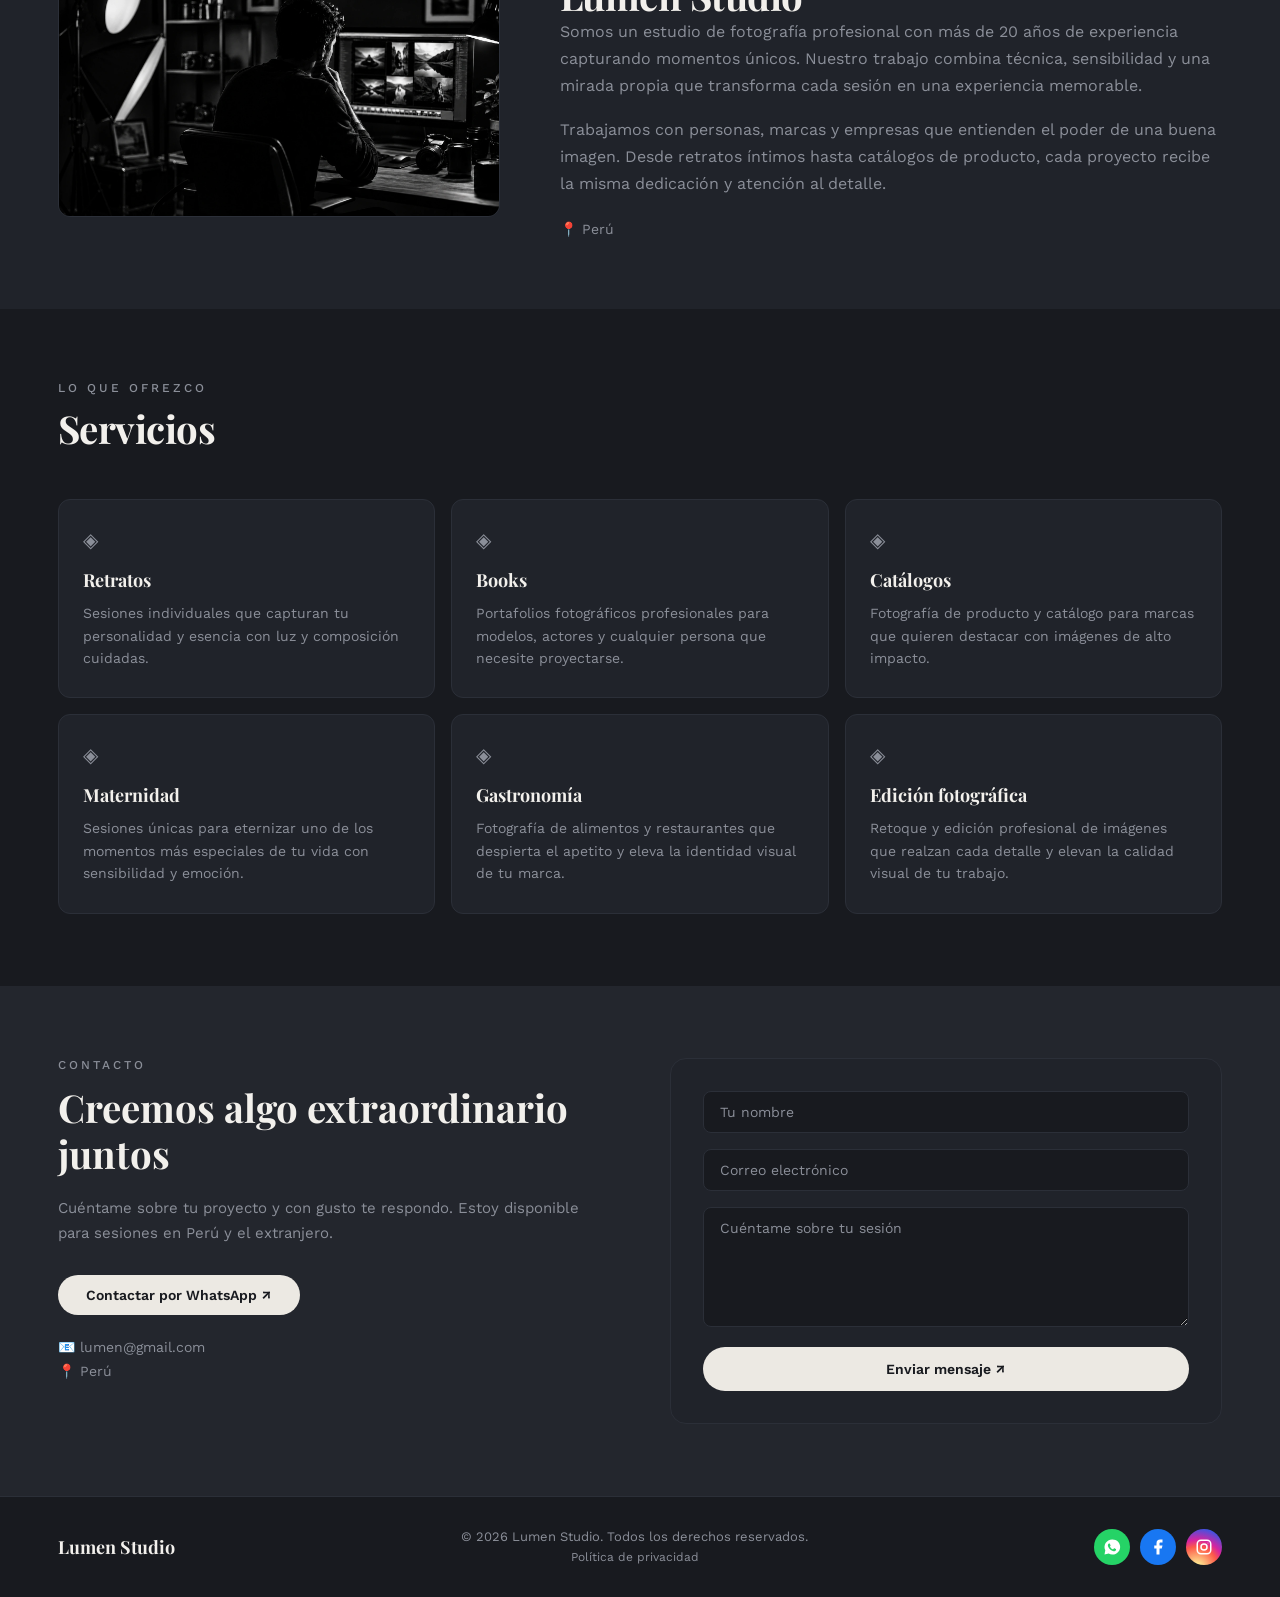
==== commit 40ecc71c: "Fix hero mobile content margin and subtitle nowrap" ====
--- a/index.html
+++ b/index.html
@@ -38,7 +38,7 @@
       <div class="hero__content">
         <span class="hero__eyebrow">Cada imagen, una historia única.</span>
         <h1 class="hero__title">FOTOGRAFÍA QUE<br>CUENTA HISTORIAS</h1>
-        <p class="hero__subtitle">Capturamos momentos únicos<br>con luz, emoción<br>y detalle.</p>
+        <p class="hero__subtitle">Capturamos momentos únicos<br>con luz, emoción y detalle.</p>
         <div class="hero__actions">
           <a href="#portafolio" class="hero__cta-primary">Ver portafolio ↗</a>
           <a href="#contacto" class="hero__cta-secondary">Contactar por WhatsApp ↓</a>
--- a/css/styles.css
+++ b/css/styles.css
@@ -623,9 +623,10 @@
     display: block;
   }
   .hero__content {
-    padding-left: 8px;
+    padding-left: 0;
     max-width: 46%;
     padding-top: 16px;
+    margin-left: -12px;
   }
   .hero__title {
     font-size: clamp(18px, 4vw, 28px);
@@ -638,10 +639,10 @@
     white-space: nowrap;
   }
   .hero__subtitle {
-    font-size: 11px;
-    max-width: 42%;
+    font-size: 10px;
+    max-width: 46%;
     margin-bottom: 20px;
-    white-space: pre-line;
+    white-space: nowrap;
     line-height: 1.4;
   }
   .hero__cta-primary {
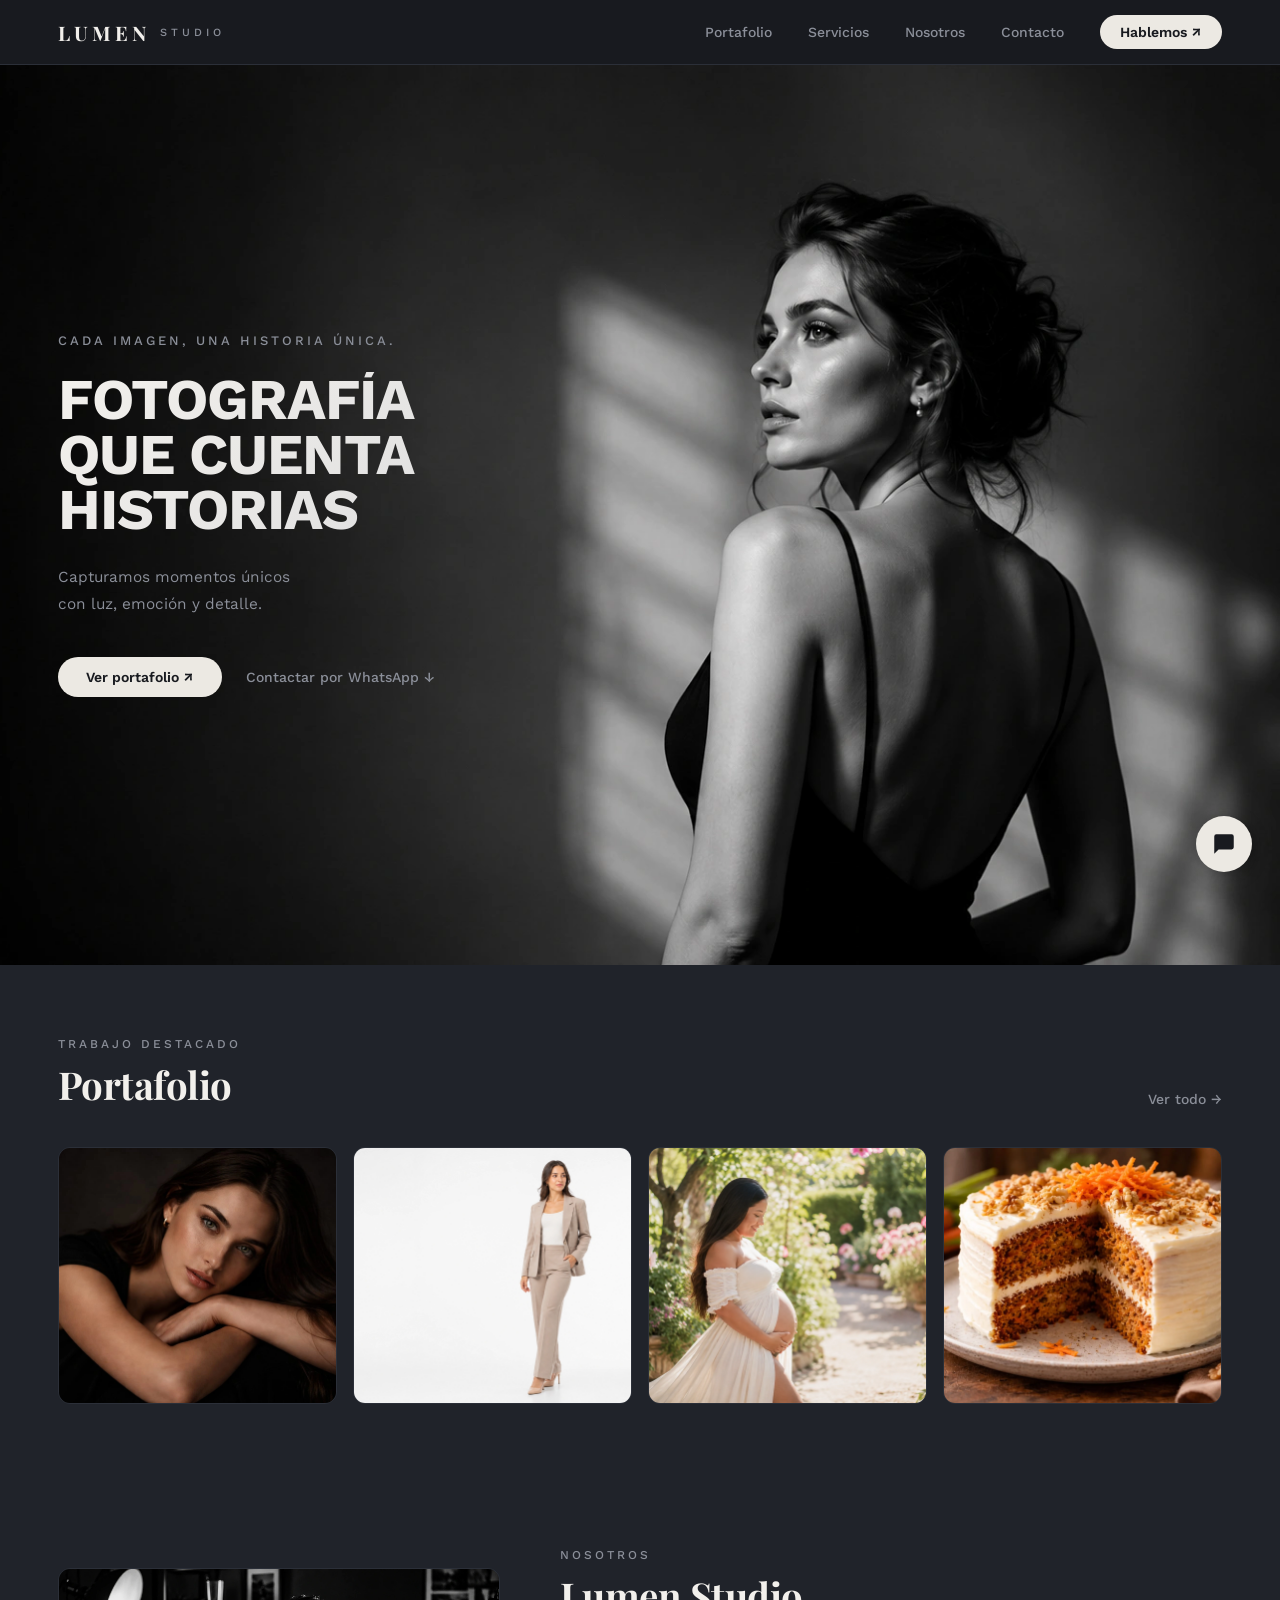
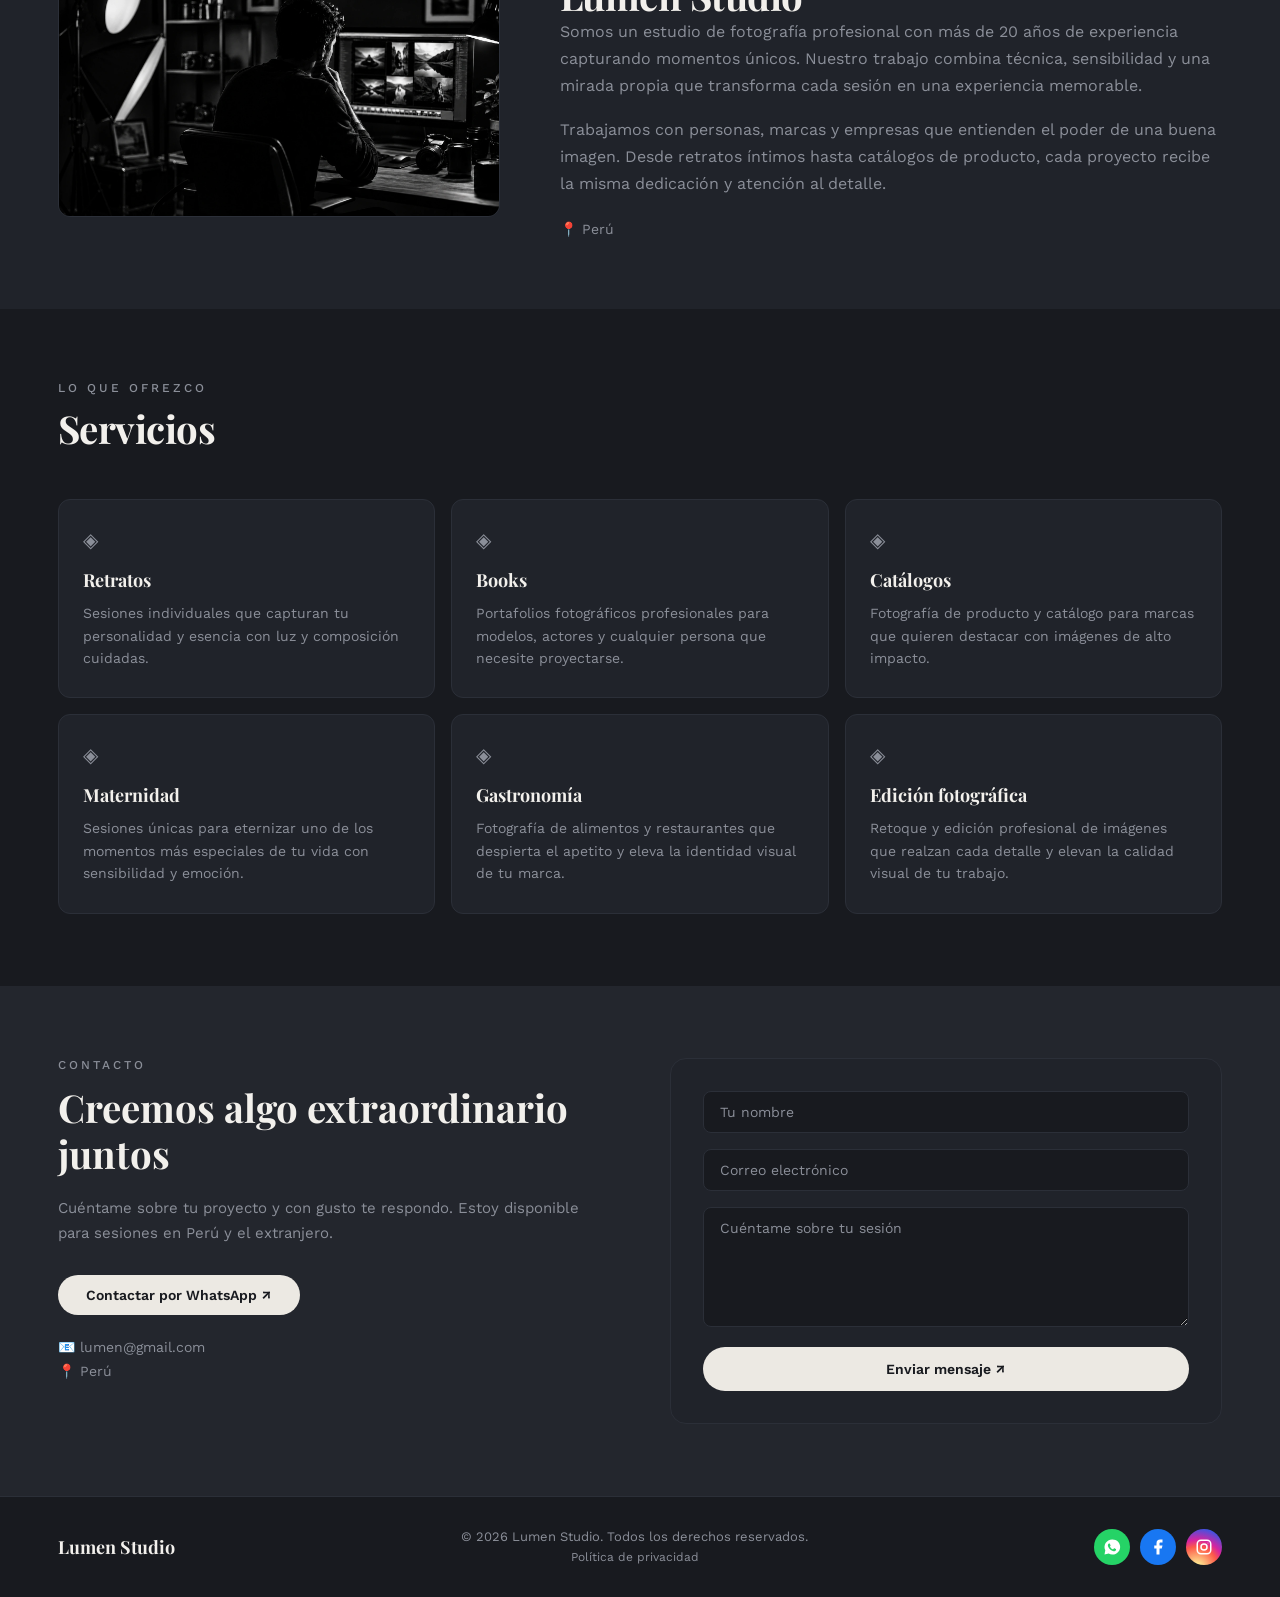
==== commit a8611292: "Fix hero mobile CTAs and title line breaks" ====
--- a/index.html
+++ b/index.html
@@ -37,7 +37,7 @@
     <div class="container hero__inner">
       <div class="hero__content">
         <span class="hero__eyebrow">Cada imagen, una historia única.</span>
-        <h1 class="hero__title">FOTOGRAFÍA QUE<br>CUENTA HISTORIAS</h1>
+        <h1 class="hero__title">FOTOGRAFÍA<br>QUE CUENTA<br>HISTORIAS</h1>
         <p class="hero__subtitle">Capturamos momentos únicos<br>con luz, emoción y detalle.</p>
         <div class="hero__actions">
           <a href="#portafolio" class="hero__cta-primary">Ver portafolio ↗</a>
--- a/css/styles.css
+++ b/css/styles.css
@@ -648,10 +648,12 @@
   .hero__cta-primary {
     font-size: 12px;
     padding: 10px 18px;
+    display: none;
   }
   .hero__cta-secondary {
-    font-size: 12px;
-    display: none;
+    display: inline-flex;
+    color: var(--heading);
+    font-size: 13px;
   }
   .nav__link { color: white; }
   .nav {
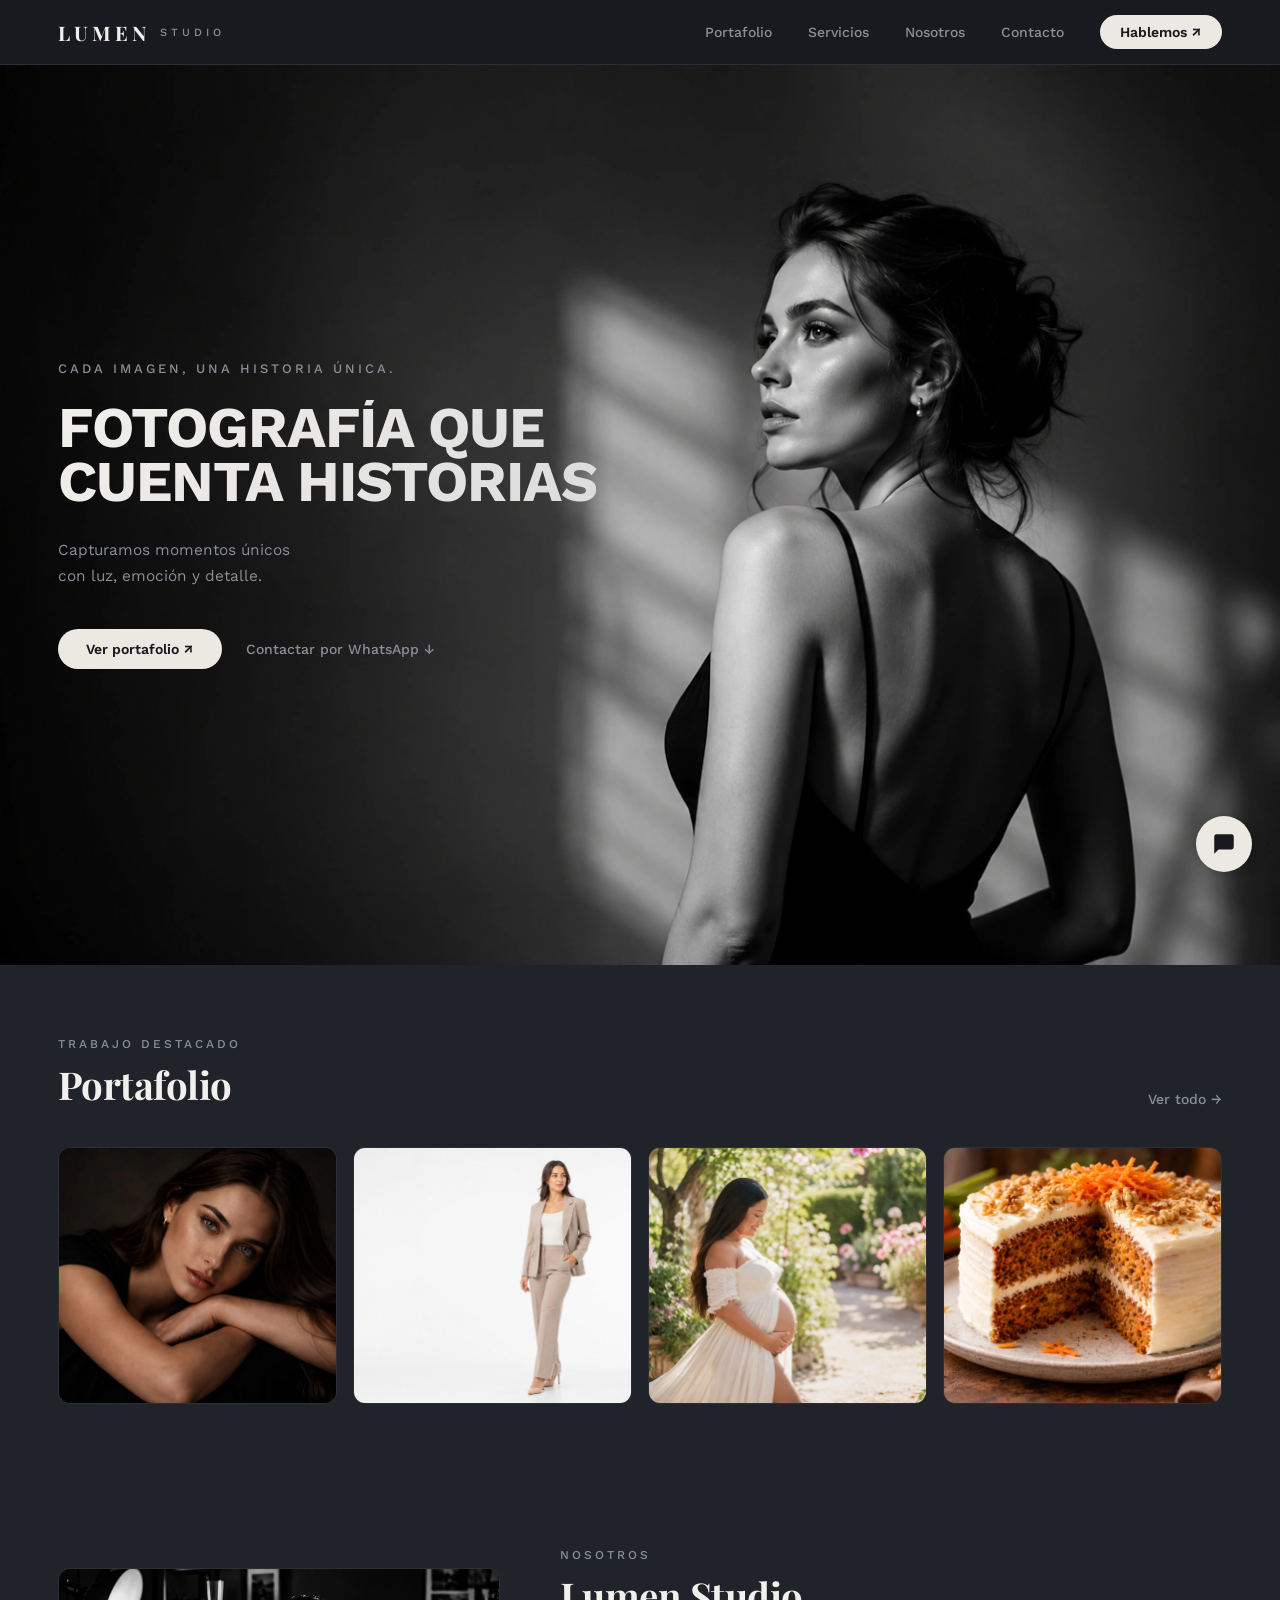
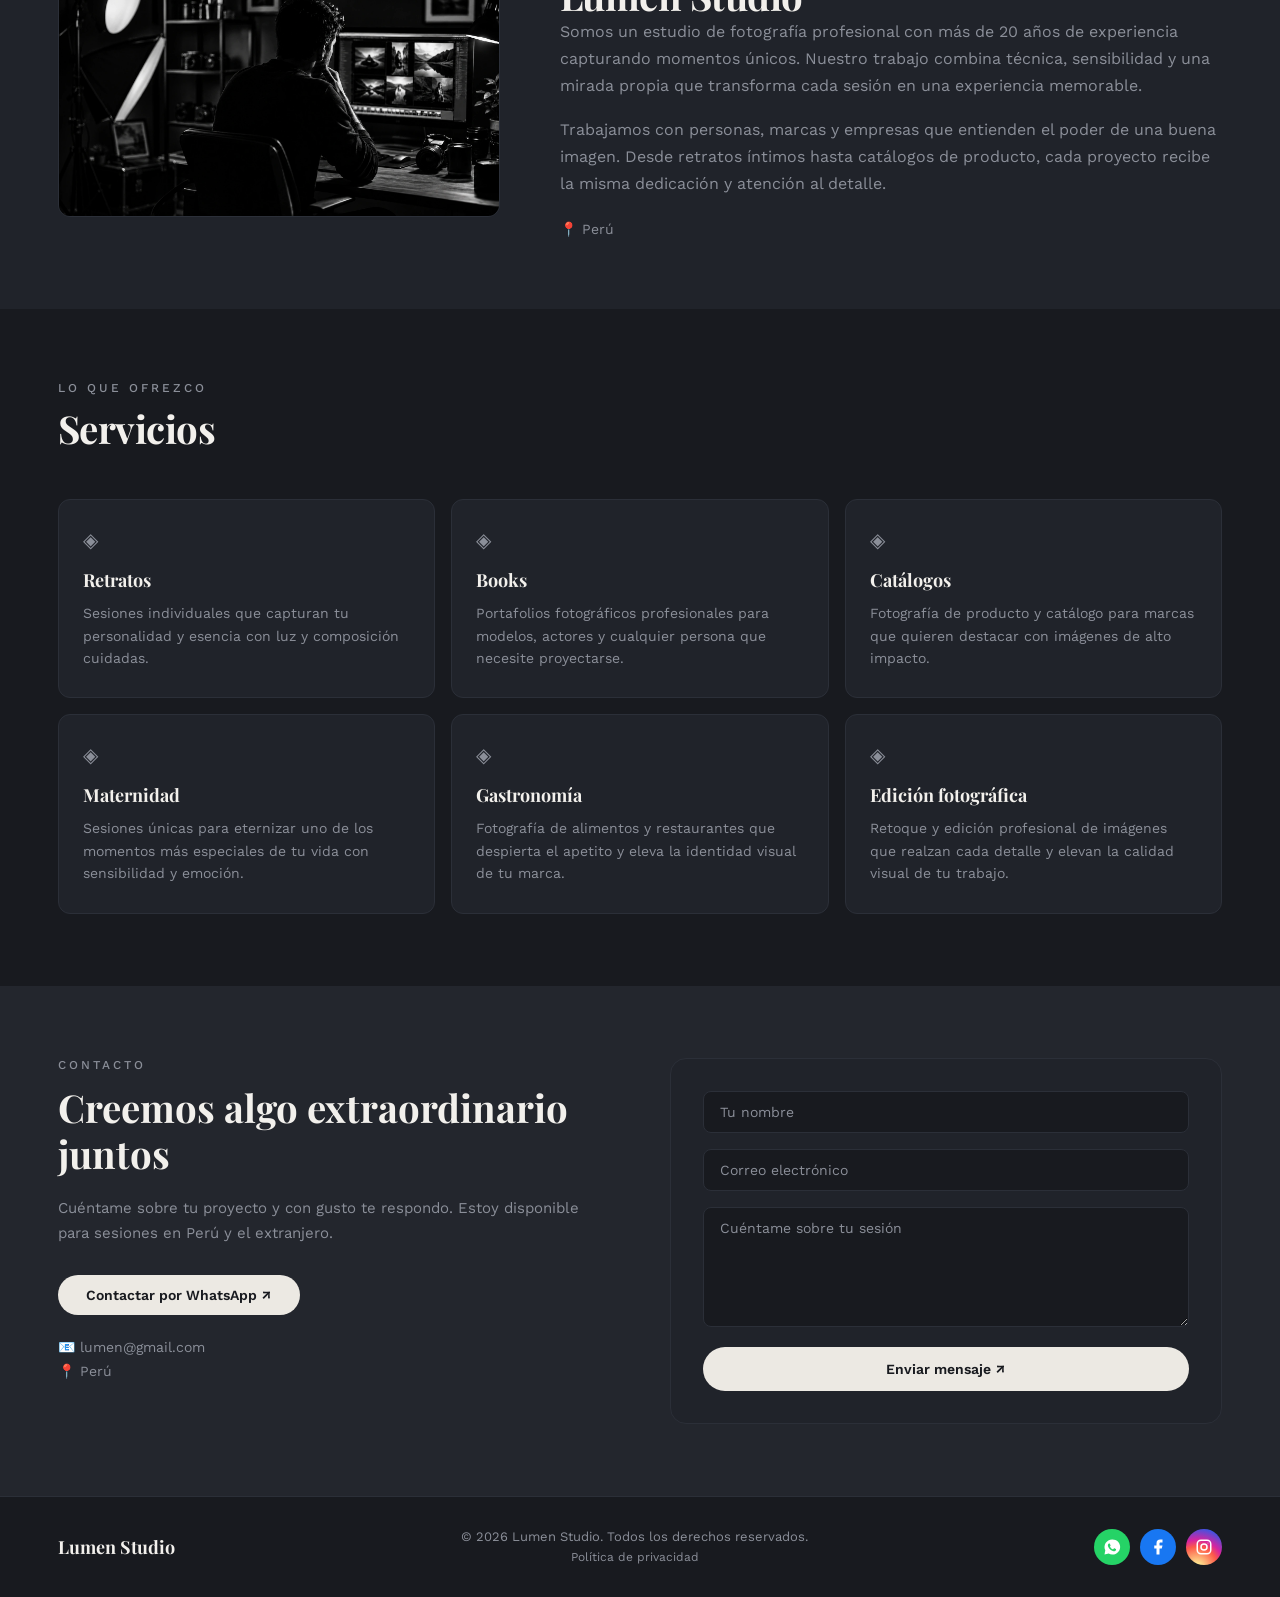
==== commit e59e28d8: "Hero title 2 lines PC / 2 lines mobile via br-pc br-mobile classes" ====
--- a/index.html
+++ b/index.html
@@ -37,7 +37,7 @@
     <div class="container hero__inner">
       <div class="hero__content">
         <span class="hero__eyebrow">Cada imagen, una historia única.</span>
-        <h1 class="hero__title">FOTOGRAFÍA<br>QUE CUENTA<br>HISTORIAS</h1>
+        <h1 class="hero__title">FOTOGRAFÍA QUE<br class="br-pc"><span class="br-mobile"><br></span>CUENTA HISTORIAS</h1>
         <p class="hero__subtitle">Capturamos momentos únicos<br>con luz, emoción y detalle.</p>
         <div class="hero__actions">
           <a href="#portafolio" class="hero__cta-primary">Ver portafolio ↗</a>
--- a/css/styles.css
+++ b/css/styles.css
@@ -179,6 +179,7 @@
   -webkit-text-fill-color: transparent;
   background-clip: text;
   margin-bottom: 28px;
+  white-space: nowrap;
 }
 
 .hero__subtitle {
@@ -516,6 +517,13 @@
 
 .footer__privacy:hover {
   color: var(--heading);
+}
+
+.br-mobile { display: none; }
+
+@media (min-width: 769px) {
+  .br-pc { display: block; }
+  .br-mobile { display: none; }
 }
 
 @media (max-width: 768px) {
@@ -671,6 +679,8 @@
   .nav.is-open { display: flex; }
   .nav__link { padding: 12px 0; border-bottom: 1px solid rgba(255,255,255,0.08); width: 100%; }
   .hamburger { display: flex; }
+  .br-pc { display: none; }
+  .br-mobile { display: inline; }
 }
 
 /* ============ SERVICIOS ============ */
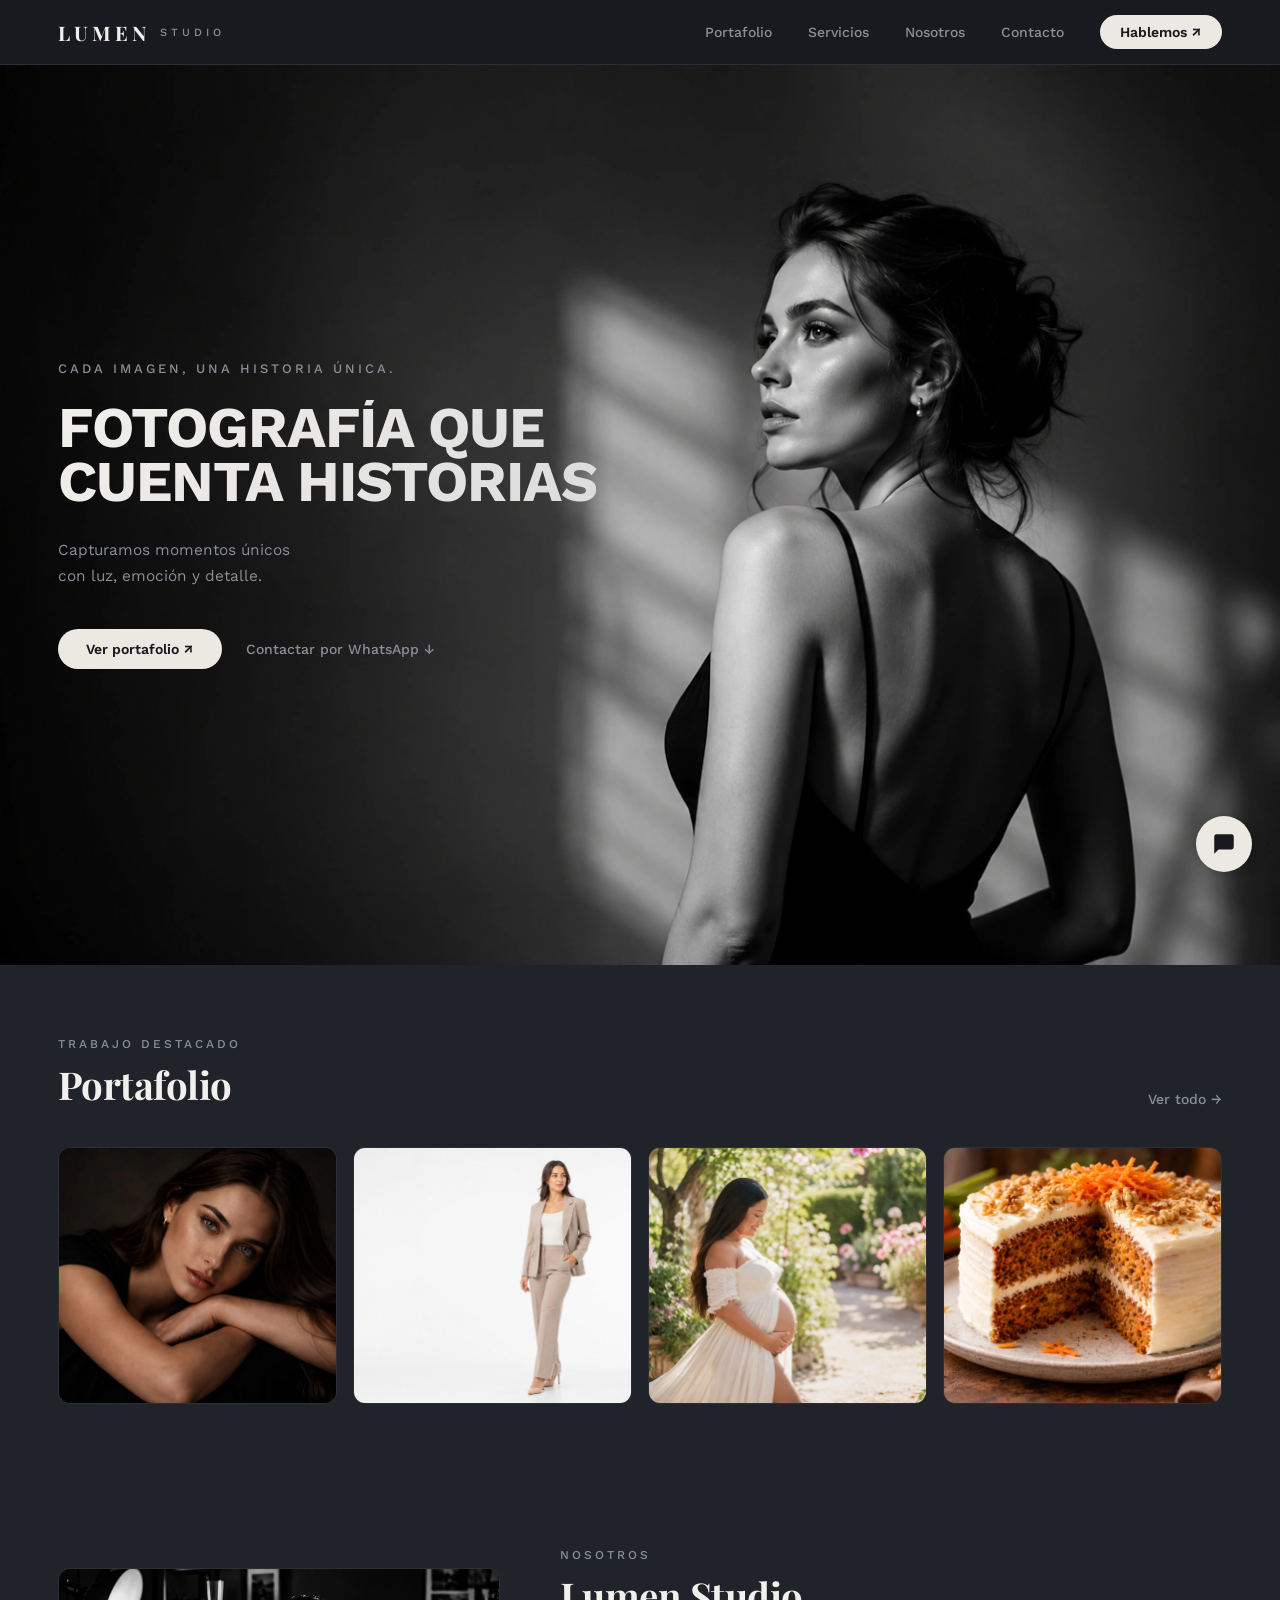
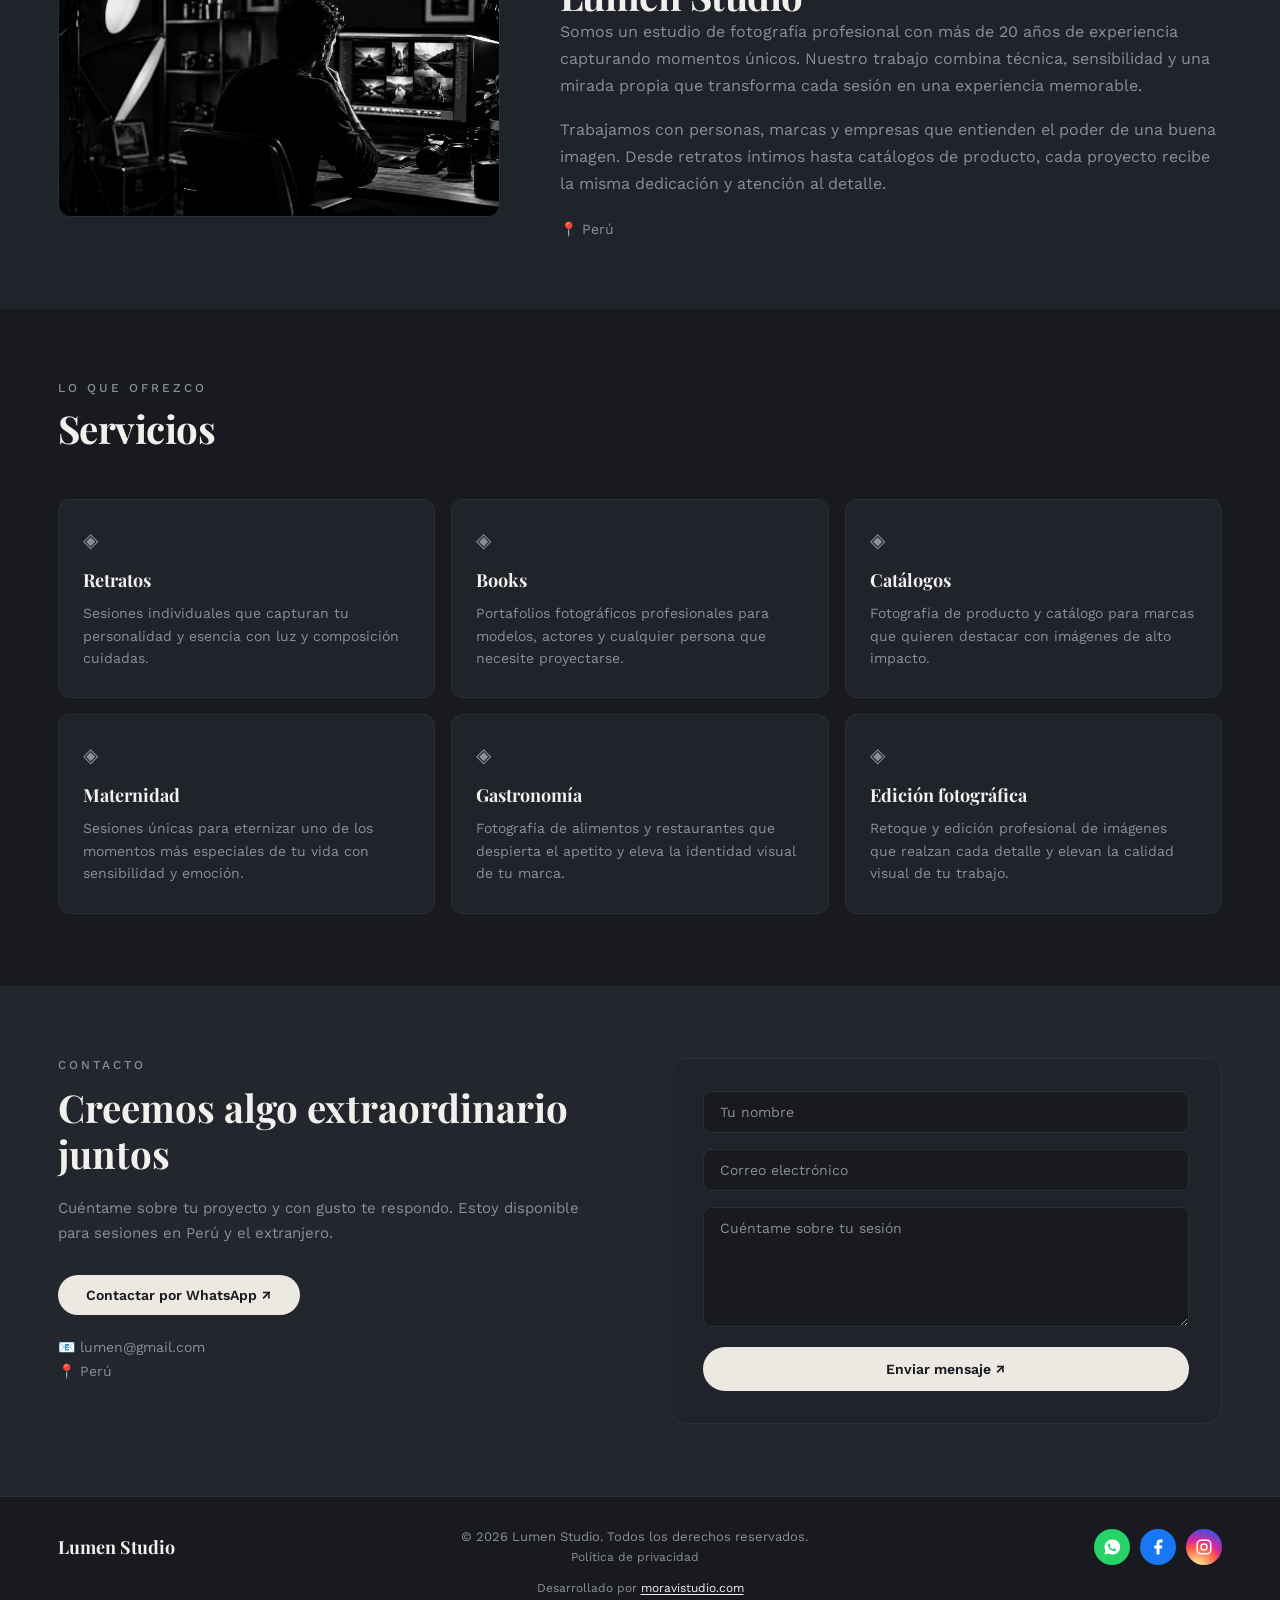
==== commit 34852287: "Firma «Desarrollado por moravistudio.com» al pie de la página Co-Authored-By: Claude Sonnet 5.5 <nor" ====
--- a/index.html
+++ b/index.html
@@ -10,7 +10,7 @@
   <link rel="preconnect" href="https://fonts.gstatic.com" crossorigin>
   <link href="https://fonts.googleapis.com/css2?family=Playfair+Display:ital,wght@0,400;0,700;0,900;1,400;1,700&family=Work+Sans:wght@300;400;500;600;700&display=swap" rel="stylesheet">
 
-  <link rel="stylesheet" href="css/styles.css?v=3">
+  <link rel="stylesheet" href="css/styles.css?v=4">
 </head>
 <body>
 
@@ -41,7 +41,10 @@
         <p class="hero__subtitle">Capturamos momentos únicos<br>con luz, emoción y detalle.</p>
         <div class="hero__actions">
           <a href="#portafolio" class="hero__cta-primary">Ver portafolio ↗</a>
-          <a href="#contacto" class="hero__cta-secondary">Contactar por WhatsApp ↓</a>
+          <a href="#contacto" class="hero__cta-secondary">
+            <span class="cta-text-pc">Contactar por WhatsApp ↓</span>
+            <span class="cta-text-mobile">Contactar por WSP ↓</span>
+          </a>
         </div>
       </div>
 
@@ -219,6 +222,7 @@
         </a>
       </div>
     </div>
+    <p class="firma-moravi">Desarrollado por <a href="https://www.moravistudio.com/" target="_blank" rel="noopener">moravistudio.com</a></p>
   </footer>
 
   <script src="js/menu-mobile.js" defer></script>
--- a/css/styles.css
+++ b/css/styles.css
@@ -520,6 +520,7 @@
 }
 
 .br-mobile { display: none; }
+.cta-text-mobile { display: none; }
 
 @media (min-width: 769px) {
   .br-pc { display: block; }
@@ -621,47 +622,67 @@
 @media (max-width: 768px) {
   body { overflow-x: hidden; }
   .hero {
-    padding-top: 0;
-    padding-bottom: 20px;
-    min-height: auto;
-    background-position: right top;
+    position: relative;
+    padding: 0;
+    min-height: 0;
+    width: 100%;
+    background-position: center top;
     background-size: 100% auto;
+    background-repeat: no-repeat;
+    aspect-ratio: 1672 / 941;
+    display: block;
   }
   .hero__inner {
     display: block;
+    height: 100%;
   }
   .hero__content {
-    padding-left: 0;
-    max-width: 46%;
-    padding-top: 16px;
-    margin-left: -12px;
+    position: absolute;
+    top: 50%;
+    left: 20px;
+    transform: translateY(-50%);
+    padding: 0;
+    max-width: 55%;
+    margin: 0;
   }
   .hero__title {
-    font-size: clamp(18px, 4vw, 28px);
+    font-size: clamp(20px, 4vw, 27px);
     letter-spacing: -0.5px;
+    margin-bottom: 8px;
   }
   .hero__eyebrow {
-    font-size: 8px;
+    font-size: 7px;
     letter-spacing: 2px;
-    margin-bottom: 12px;
+    margin-bottom: 8px;
     white-space: nowrap;
   }
   .hero__subtitle {
     font-size: 10px;
-    max-width: 46%;
-    margin-bottom: 20px;
-    white-space: nowrap;
+    max-width: 100%;
+    margin-top: 8px;
+    margin-bottom: 16px;
     line-height: 1.4;
   }
   .hero__cta-primary {
-    font-size: 12px;
-    padding: 10px 18px;
+    font-size: 11px;
+    padding: 8px 16px;
     display: none;
   }
   .hero__cta-secondary {
     display: inline-flex;
-    color: var(--heading);
-    font-size: 13px;
+    align-items: center;
+    gap: 8px;
+    background: var(--brand-accent);
+    color: var(--heading-dark);
+    font-weight: 600;
+    font-size: 11px;
+    padding: 8px 16px;
+    border-radius: 999px;
+  }
+  .cta-text-pc { display: none; }
+  .cta-text-mobile { display: inline; }
+  .hero__cta-secondary:visited {
+    color: var(--heading-dark);
   }
   .nav__link { color: white; }
   .nav {
@@ -681,6 +702,18 @@
   .hamburger { display: flex; }
   .br-pc { display: none; }
   .br-mobile { display: inline; }
+  .galeria-nav__links {
+    overflow-x: hidden;
+    flex-wrap: wrap;
+    justify-content: center;
+  }
+  .galeria-nav__link {
+    font-size: 12px;
+    padding: 10px 16px;
+    width: 50%;
+    text-align: center;
+    box-sizing: border-box;
+  }
 }
 
 /* ============ SERVICIOS ============ */
@@ -1249,3 +1282,7 @@
     border-radius: 16px 16px 0 0;
   }
 }
+
+/* Firma de Moravi Studio (mismo texto que Libraica) */
+.firma-moravi { margin: 14px 0 0; text-align: center; font-size: 12px; line-height: 1.5; color: var(--body); }
+.firma-moravi a { color: var(--heading); text-decoration: underline; text-underline-offset: 2px; }
